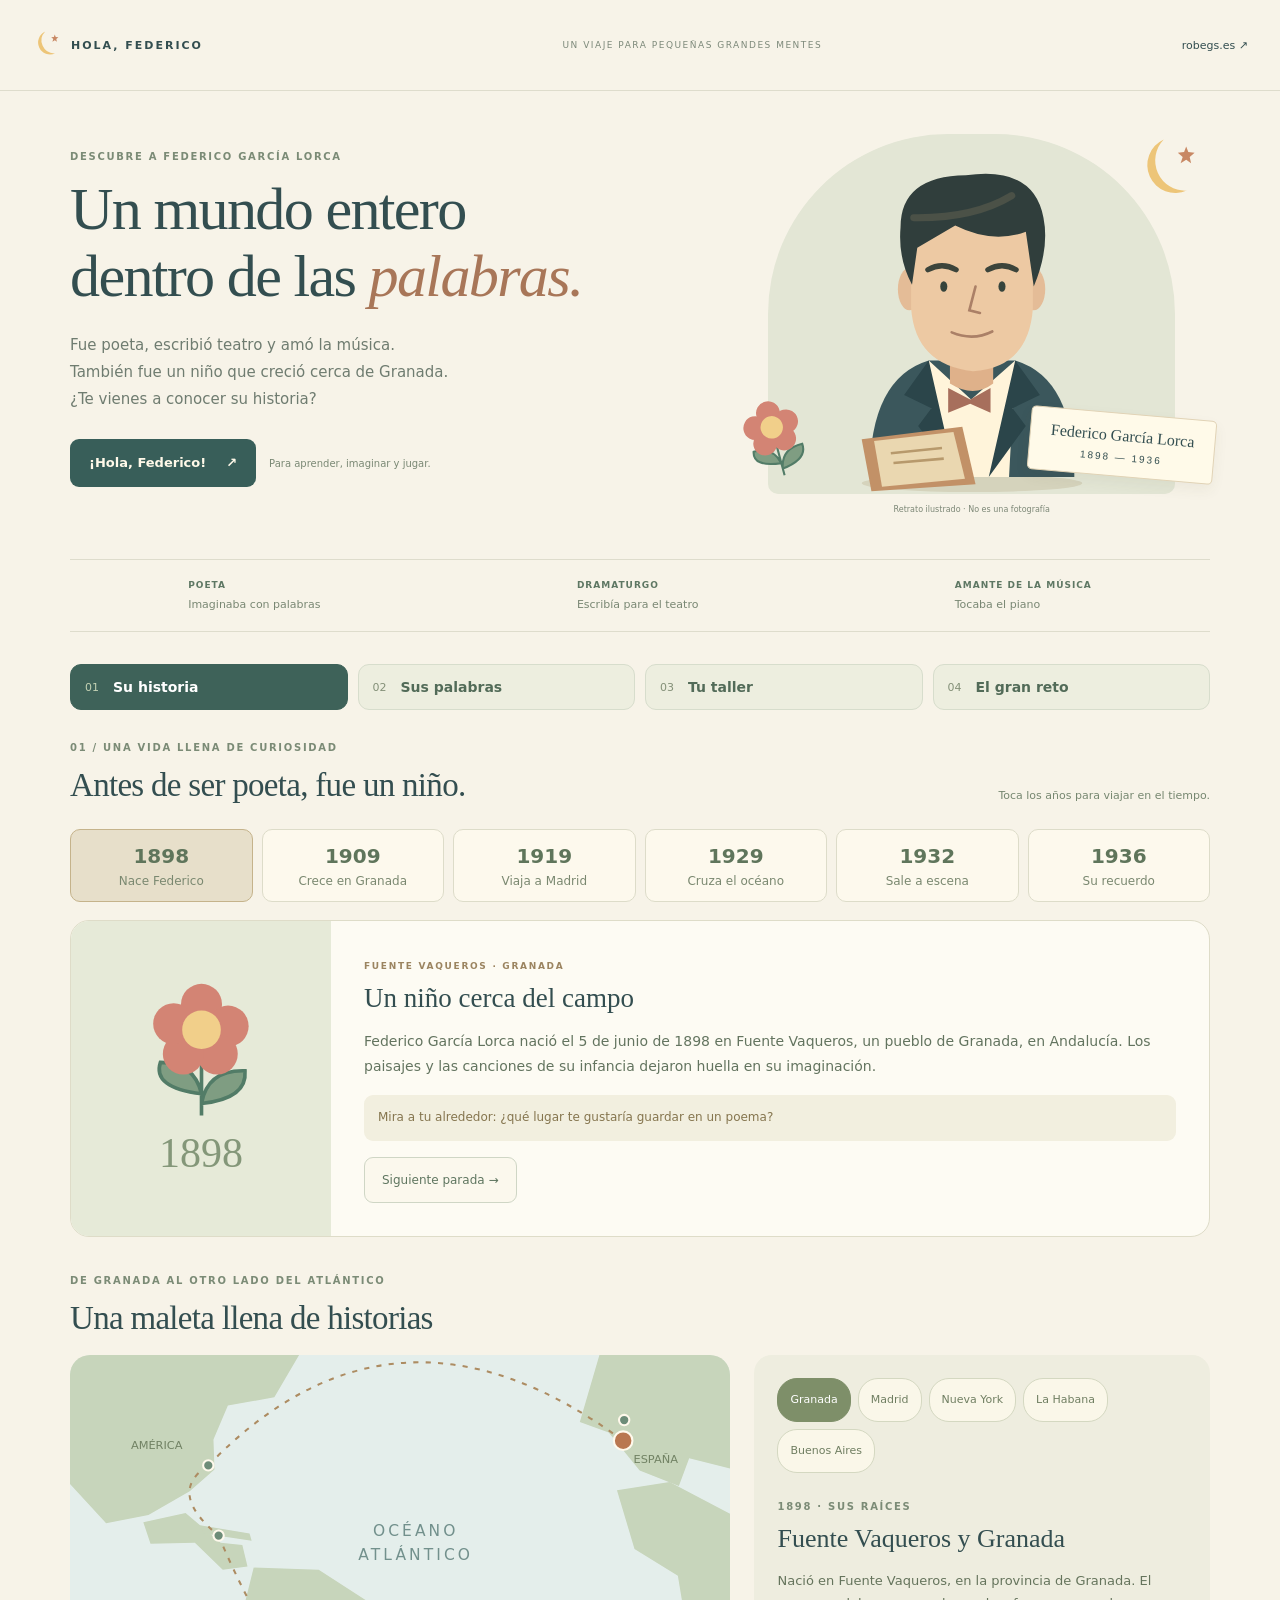
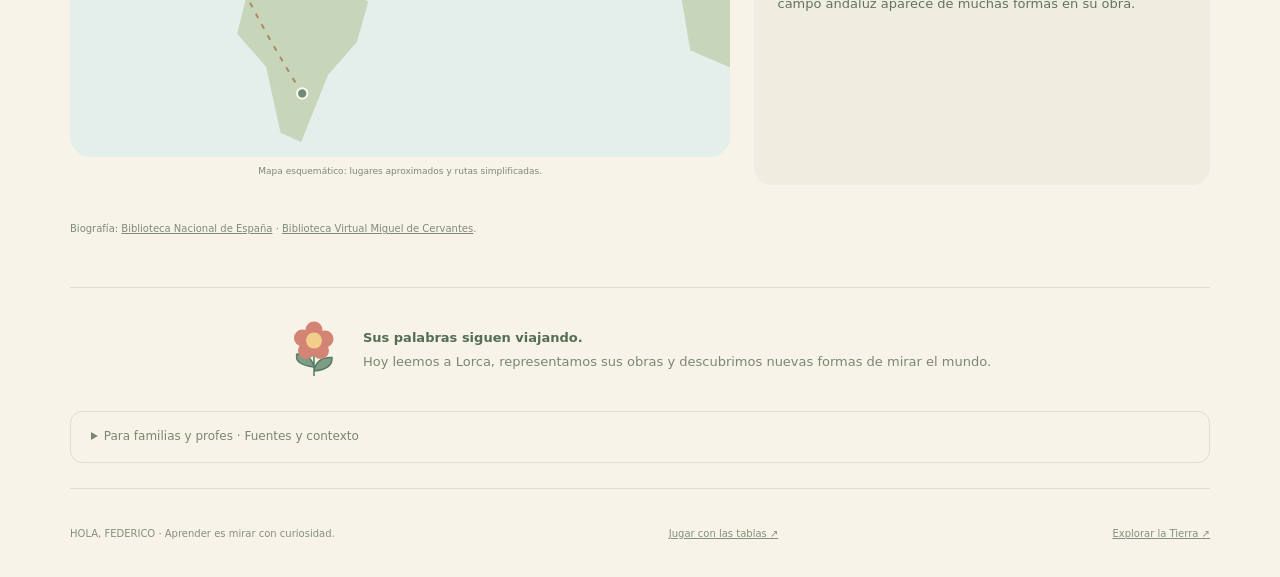
==== lorca/index.html @ 00095d59 "Add child-friendly Lorca biography, poetry workshop and learning activities" ====
<!doctype html><html lang="es"><head><meta charset="utf-8"><meta name="viewport" content="width=device-width,initial-scale=1"><meta name="theme-color" content="#f7f3e8"><title>Hola, Federico · Descubre a García Lorca</title><meta name="description" content="Conoce a Federico García Lorca con una historia interactiva, viajes, poesía y juegos para niños. Aprende, escucha e inventa tus propios versos."><link rel="stylesheet" href="style.css"></head><body>
<header><a class="brand" href="./"><svg aria-hidden="true"><use href="art.svg#moon"/></svg>HOLA, FEDERICO</a><span>UN VIAJE PARA PEQUEÑAS GRANDES MENTES</span><a href="/">robegs.es ↗</a></header><main>
<section class="hero"><div><p class="eyebrow">DESCUBRE A FEDERICO GARCÍA LORCA</p><h1>Un mundo entero<br>dentro de las <em>palabras.</em></h1><p>Fue poeta, escribió teatro y amó la música.<br>También fue un niño que creció cerca de Granada.<br>¿Te vienes a conocer su historia?</p><a class="primary" href="#explore">¡Hola, Federico! <span>↗</span></a><span class="age">Para aprender, imaginar y jugar.</span></div><figure class="hero-art"><div class="arch"></div><svg class="portrait" role="img" aria-label="Retrato ilustrado de Federico García Lorca"><use href="art.svg#portrait"/></svg><svg class="hero-moon" aria-hidden="true"><use href="art.svg#moon"/></svg><svg class="hero-flower" aria-hidden="true"><use href="art.svg#flower"/></svg><span class="name-tag">Federico García Lorca<small>1898 — 1936</small></span><figcaption>Retrato ilustrado · No es una fotografía</figcaption></figure></section>
<div class="identity"><span><b>POETA</b> Imaginaba con palabras</span><span><b>DRAMATURGO</b> Escribía para el teatro</span><span><b>AMANTE DE LA MÚSICA</b> Tocaba el piano</span></div>
<nav id="explore" class="tabs" aria-label="Elige una aventura"><button data-view="story" aria-pressed="true" aria-controls="story">01 <span>Su historia</span></button><button data-view="words" aria-pressed="false" aria-controls="words">02 <span>Sus palabras</span></button><button data-view="create" aria-pressed="false" aria-controls="create">03 <span>Tu taller</span></button><button data-view="quiz" aria-pressed="false" aria-controls="quiz">04 <span>El gran reto</span></button></nav>
<section id="story" class="panel"><div class="section-heading"><div><p class="eyebrow">01 / UNA VIDA LLENA DE CURIOSIDAD</p><h2>Antes de ser poeta, fue un niño.</h2></div><span class="tiny">Toca los años para viajar en el tiempo.</span></div><div id="timeline" class="timeline" role="group" aria-label="Momentos de la vida de Lorca"></div><article class="story-card"><div class="story-picture"><svg id="storyArt" aria-hidden="true"><use href="art.svg#flower"/></svg><span id="storyYear">1898</span></div><div class="story-copy" aria-live="polite"><span id="storyTag" class="eyebrow"></span><h3 id="storyTitle"></h3><p id="storyText"></p><p id="storyThink" class="think"></p><button id="storyNext" class="secondary">Siguiente parada →</button></div></article>
<div class="section-heading map-heading"><div><p class="eyebrow">DE GRANADA AL OTRO LADO DEL ATLÁNTICO</p><h2>Una maleta llena de historias</h2></div></div><div class="travel"><div class="map-wrap"><svg viewBox="0 0 640 390" role="img" aria-label="Mapa esquemático del Atlántico: España, Nueva York, Cuba y Buenos Aires"><rect width="640" height="390" rx="20" fill="#e4eeeb"/><g fill="#c7d5bb"><path d="M0 0H222L198 41 153 49 139 82 140 111 116 132 76 155 35 163 0 125Z"/><path d="m71 162 41-9 34 29 21 2 5 21-24 3-27-26-43 1z"/><path d="m178 206 63 2 48 31-11 39-28 32-26 65-20-9-14-64-28-32z"/><path d="M513 0h127v110l-40-10-10 27-38-15-30-37-28-10z"/><path d="m530 131 51-8 59 31v149l-39-17-12-72-42-26z"/><path d="m126 165 48 8 2 7-47-7z"/></g><text x="335" y="175" text-anchor="middle" fill="#72908c" font-size="15" letter-spacing="3">OCÉANO</text><text x="335" y="199" text-anchor="middle" fill="#72908c" font-size="15" letter-spacing="3">ATLÁNTICO</text><text x="546" y="105" fill="#718264" font-size="11">ESPAÑA</text><text x="59" y="91" fill="#718264" font-size="11">AMÉRICA</text><path d="M536 83Q315-80 134 107M134 107Q93 133 144 175M144 175Q172 243 225 328" stroke="#ad8c62" stroke-width="2" stroke-dasharray="5 7" fill="none"/><g id="mapDots"></g></svg><p>Mapa esquemático: lugares aproximados y rutas simplificadas.</p></div><div class="travel-info"><div id="places" class="place-buttons" role="group" aria-label="Lugares de su vida"></div><div aria-live="polite"><span id="placeDate" class="eyebrow"></span><h3 id="placeTitle"></h3><p id="placeText"></p></div></div></div><p class="source">Biografía: <a href="https://www.bne.es/es/autores/garcia-lorca-federico" target="_blank" rel="noopener">Biblioteca Nacional de España</a> · <a href="https://www.cervantesvirtual.com/portales/federico_garcia_lorca/biografia/" target="_blank" rel="noopener">Biblioteca Virtual Miguel de Cervantes</a>.</p></section>
<section id="words" class="panel" hidden><p class="eyebrow">02 / PALABRAS, ESCENARIOS Y MELODÍAS</p><h2>Federico tenía muchas formas de crear.</h2><p class="intro-text">Un poema puede hacernos imaginar. En el teatro, los personajes cobran vida. Y la música nos hace sentir.</p><div class="arts-tabs" role="group" aria-label="Elige un arte"><button data-art="poetry" aria-pressed="true"><svg aria-hidden="true"><use href="art.svg#book"/></svg>Poesía</button><button data-art="theatre" aria-pressed="false"><svg aria-hidden="true"><use href="art.svg#theatre"/></svg>Teatro</button><button data-art="music" aria-pressed="false"><svg aria-hidden="true"><use href="art.svg#piano"/></svg>Música</button></div>
<div id="poetry" class="art-panel"><article class="poem-card"><div><p class="eyebrow">UN PEQUEÑO FRAGMENTO DE LORCA</p><blockquote>«Mariposa del aire,<br>qué hermosa eres».</blockquote><p>Federico García Lorca · <em>Mariposa</em></p><p class="poem-source">Fragmento del poema conocido como «Mariposa del aire». <a href="https://www.curriculumnacional.cl/sites/default/files/newtenberg/614/articles-228525_recurso_14.pdf" target="_blank" rel="noopener">Leer el poema en el recurso educativo ↗</a></p></div><svg aria-hidden="true"><use href="art.svg#butterfly"/></svg></article><div class="mini-game"><h3>¿Qué está haciendo el poeta?</h3><p>Parece que le habla a la mariposa. ¿Puede un poema hablarle a un animal, a la luna o a una flor?</p><div class="choices" id="poetryChoices"><button data-poetry="yes">¡Sí! Podemos imaginarlo</button><button data-poetry="no">No, está prohibido</button></div><p id="poetryFeedback" class="feedback" role="status"></p></div></div>
<div id="theatre" class="art-panel theatre-panel" hidden><svg aria-hidden="true"><use href="art.svg#theatre"/></svg><div><p class="eyebrow">EL TEATRO VIAJA EN CAMIONETA</p><h3>La Barraca: un escenario para todos</h3><p>Desde 1932, Lorca dirigió con Eduardo Ugarte un grupo de teatro universitario llamado <strong>La Barraca</strong>. Llevaban obras clásicas a distintos pueblos de España.</p><p>Un <strong>dramaturgo</strong> escribe obras de teatro. Un <strong>director</strong> ayuda a los actores a preparar la representación. Federico hizo las dos cosas.</p><button id="curtainButton" class="primary" aria-expanded="false">¡Que se abra el telón!</button><div id="stageActivity" hidden><h4>Tu pequeño escenario</h4><p>Una persona dice «Soy la luna». Otra responde «Yo soy el río, y te veo en el agua». ¿Qué podrían decirse después?</p><small>Este diálogo es un juego inventado para la web; no es una obra de Lorca.</small></div></div></div>
<div id="music" class="art-panel music-panel" hidden><h3>Antes que escritor, ¡pianista!</h3><p>De joven, Federico estudió piano. Le interesaban las canciones populares y fue amigo del compositor Manuel de Falla.</p><p>Toca las teclas para inventar una melodía. El sonido solo empieza cuando tú tocas.</p><div id="piano" class="piano" role="group" aria-label="Piano de cinco notas"></div><p id="pianoStatus" role="status">Prueba: do, mi, sol…</p><small>Este piano es un juego, no una composición de Lorca.</small></div>
<div class="book-heading"><h3>Una pequeña biblioteca</h3><p>Toca una portada para saber qué hay dentro.</p></div><div id="books" class="books"></div><p class="source">Sobre sus obras y su música: <a href="https://www.cervantesvirtual.com/portales/federico_garcia_lorca/biografia/" target="_blank" rel="noopener">Biblioteca Virtual Miguel de Cervantes</a>.</p></section>
<section id="create" class="panel" hidden><p class="eyebrow">03 / AHORA LA IMAGINACIÓN ES TUYA</p><h2>Tu pequeño taller de poesía</h2><p class="intro-text">Elige palabras y crea una imagen imposible. ¡La poesía también es jugar con la imaginación!</p><div class="workshop"><div id="wordChoices"></div><article class="your-poem"><svg aria-hidden="true"><use href="art.svg#moon"/></svg><p class="eyebrow">MI POEMA INVENTADO</p><p id="myPoem" aria-live="polite"></p><small>Creado por ti con este juego.<br>No es un poema de Federico García Lorca.</small><button id="savePoem" class="primary">Guardar mi poema ↓</button><p id="saveStatus" role="status"></p></article></div><div class="rhyme-card"><p class="eyebrow">UN JUEGO DE OÍDO</p><h3>¿Qué palabra rima con <span id="rhymeWord"></span>?</h3><p>Escucha cómo termina cada palabra. No todos los poemas tienen que rimar.</p><div id="rhymeAnswers" class="choices"></div><p id="rhymeFeedback" role="status" class="feedback"></p><button id="nextRhyme" class="secondary" hidden>Otra rima →</button></div></section>
<section id="quiz" class="panel" hidden><div class="quiz-wrap"><div><p class="eyebrow">04 / SEIS DESCUBRIMIENTOS</p><h2>¿Cuánto sabes de Federico?</h2><p>Sin reloj y sin perder puntos.<br>Si te equivocas, tendrás una pista.</p><svg class="quiz-art" aria-hidden="true"><use href="art.svg#book"/></svg><div id="quizDots" class="quiz-dots" aria-label="Progreso del reto"></div></div><article class="quiz-card"><span id="quizCount" class="eyebrow"></span><h3 id="quizQuestion"></h3><div id="quizAnswers" class="choices"></div><p id="quizFeedback" class="feedback" role="status"></p><button id="quizNext" class="primary" hidden>Siguiente pregunta →</button></article></div></section>
<section class="closing"><svg aria-hidden="true"><use href="art.svg#flower"/></svg><p><strong>Sus palabras siguen viajando.</strong><br>Hoy leemos a Lorca, representamos sus obras y descubrimos nuevas formas de mirar el mundo.</p></section><details class="grownups"><summary>Para familias y profes · Fuentes y contexto</summary><p>Recorrido pensado para niños a partir de unos 8 años. La muerte de Lorca se explica sin detalles gráficos. Las actividades creativas son originales de esta web y se identifican como tales.</p><p>Para ampliar: <a href="https://www.bne.es/es/autores/garcia-lorca-federico">Biblioteca Nacional de España</a>, <a href="https://www.cervantesvirtual.com/portales/federico_garcia_lorca/biografia/">Biblioteca Virtual Miguel de Cervantes</a>, <a href="https://garcia-lorca.org/1933-1936_biografia/">Fundación Federico García Lorca</a> y <a href="https://cvc.cervantes.es/Literatura/lorca_america/introduccion.htm">Centro Virtual Cervantes: viajes por América</a>.</p><p>No se piden nombres ni se envían poemas a un servidor. «Guardar mi poema» descarga un archivo en tu dispositivo.</p></details></main><footer><span>HOLA, FEDERICO · Aprender es mirar con curiosidad.</span><a href="/multiplicar/">Jugar con las tablas ↗</a><a href="/tierra/">Explorar la Tierra ↗</a></footer><noscript>Activa JavaScript para explorar las actividades interactivas.</noscript><script type="module" src="app.js"></script></body></html>
---- lorca/style.css ----
:root{font-family:'Trebuchet MS',system-ui,sans-serif;color:#334e50;background:#f7f3e8;--green:#385e59;--rust:#ad7257;--line:#dedccc}*{box-sizing:border-box}body{margin:0}button,select{font:inherit}button,a,summary{touch-action:manipulation;-webkit-tap-highlight-color:transparent}button{cursor:pointer;min-height:46px}button:focus-visible,a:focus-visible,summary:focus-visible{outline:3px solid #c58a55;outline-offset:4px}a{color:inherit}button:disabled{cursor:default}[hidden]{display:none!important}header{max-width:1320px;margin:auto;display:flex;justify-content:space-between;align-items:center;gap:15px;padding:23px 32px;border-bottom:1px solid var(--line);font-size:11px}header a{text-decoration:none;min-height:44px;display:flex;align-items:center}.brand{font-weight:bold;letter-spacing:2px;gap:9px}.brand svg{width:30px;height:32px}header>span{font-size:9px;letter-spacing:1.5px;color:#7d897a}main{max-width:1200px;margin:auto;padding:0 30px}.hero{display:grid;grid-template-columns:1.35fr 1fr;gap:20px;align-items:center;padding:38px 0 30px}.eyebrow{font-size:10px;letter-spacing:1.7px;font-weight:bold;color:#7b8b76;margin:0 0 14px}h1{font-family:Georgia,serif;font-size:clamp(40px,4.7vw,64px);font-weight:normal;line-height:1.1;letter-spacing:-1.7px;margin:0 0 23px}h1 em{color:#a87658;font-style:italic}.hero p:not(.eyebrow){font-size:15px;color:#6f7c70;line-height:1.8;margin:0 0 26px}.primary{display:inline-flex;align-items:center;justify-content:center;gap:20px;min-height:48px;border:0;background:var(--green);color:#fff9e9;border-radius:9px;padding:13px 19px;font-size:13px;font-weight:bold;text-decoration:none}.primary:hover{background:#284c49}.secondary{background:#fbf8ed;border:1px solid #cfd6c5;border-radius:9px;color:#5f7660;padding:10px 17px;font-size:12px}.age{font-size:10px;color:#7a8874;margin-left:13px;display:inline-block}.hero-art{position:relative;height:380px;margin:0;display:flex;justify-content:center;align-items:end}.arch{position:absolute;inset:5px 35px 15px;background:#e3e6d5;border-radius:180px 180px 10px 10px}.portrait{position:relative;width:300px;height:355px;z-index:1}.hero-moon{position:absolute;right:7px;top:7px;width:70px;height:70px}.hero-flower{position:absolute;left:7px;bottom:22px;width:70px;height:95px;z-index:2;transform:rotate(-15deg)}.name-tag{position:absolute;z-index:2;bottom:32px;right:-5px;background:#fffae9;border:1px solid #e1d3b6;padding:13px 20px;border-radius:5px;transform:rotate(5deg);font-family:Georgia,serif;font-size:16px;box-shadow:0 6px 14px #48502c10}.name-tag small{display:block;text-align:center;font:10px 'Trebuchet MS',sans-serif;letter-spacing:2px;margin-top:7px}.hero-art figcaption{position:absolute;bottom:-5px;font-size:8px;color:#7c8776}.identity{display:flex;border-top:1px solid var(--line);border-bottom:1px solid var(--line);padding:20px 0;gap:20px;justify-content:space-around;margin:20px 0 32px}.identity span{font-size:11px;color:#798773}.identity b{font-size:9px;letter-spacing:1px;display:block;color:#5e7763;margin-bottom:8px}.tabs{display:grid;grid-template-columns:repeat(4,1fr);gap:10px;margin:0 0 32px;scroll-margin-top:15px}.tabs button{background:#edeedf;border:1px solid #d7ddcc;color:#849078;border-radius:11px;padding:14px;font-size:11px;display:flex;gap:14px;align-items:center}.tabs button span{font-size:14px;font-weight:bold;color:#526b58}.tabs button[aria-pressed=true]{background:#3e6259;border-color:#3e6259;color:#c4d2b4}.tabs button[aria-pressed=true] span{color:white}h2{font-family:Georgia,serif;font-weight:normal;font-size:33px;letter-spacing:-.7px;margin:0 0 15px}h3{font-family:Georgia,serif;font-size:27px;font-weight:normal;margin:10px 0 15px}.section-heading{display:flex;align-items:end;justify-content:space-between;gap:25px;margin-bottom:18px}.section-heading h2{margin:0}.tiny{font-size:11px;color:#768770;line-height:1.5}.timeline{display:grid;grid-template-columns:repeat(6,1fr);gap:9px;margin:25px 0 18px}.timeline button{background:#fdf9ed;border:1px solid #dddcc9;border-radius:10px;padding:13px 9px;color:#7a8870;font-size:12px;min-height:73px}.timeline button strong{display:block;font-size:20px;color:#5f755b;margin-bottom:6px}.timeline button[aria-pressed=true]{background:#e7dfca;border-color:#c5b38b}.story-card{display:grid;grid-template-columns:260px 1fr;border:1px solid #dedcc8;border-radius:19px;overflow:hidden;background:#fdfbf3;min-height:300px}.story-picture{background:#e6ead8;display:flex;align-items:center;justify-content:center;flex-direction:column;gap:5px;padding:25px}.story-picture>svg{width:125px;height:145px}.story-picture>span{font-family:Georgia,serif;font-size:42px;color:#849779}.story-copy{padding:33px}.story-copy p{font-size:14px;line-height:1.8;color:#63745f;margin:0 0 16px}.story-copy .eyebrow{color:#9b8460;font-size:9px}.story-copy .think{font-size:12px;background:#f2efdf;border-radius:9px;padding:12px 14px;color:#85754e}.map-heading{margin-top:38px}.travel{display:grid;grid-template-columns:1.45fr 1fr;gap:24px}.map-wrap svg{width:100%;display:block;border-radius:20px}.map-wrap>p{font-size:9px;color:#7c8b78;text-align:center}.travel-info{background:#eeeddf;border-radius:18px;padding:23px}.place-buttons{display:flex;gap:7px;flex-wrap:wrap;margin-bottom:22px}.place-buttons button{min-height:44px;padding:9px 12px;font-size:11px;background:#faf7e9;border:1px solid #d4d8c1;border-radius:20px;color:#6f7e61}.place-buttons button[aria-pressed=true]{background:#7e8f69;color:white;border-color:#7e8f69}.travel-info h3{font-size:26px}.travel-info p{font-size:13px;line-height:1.8;color:#65745c}.source{font-size:10px;line-height:1.8;color:#7f8b78;margin:23px 0}.source a{display:inline-block;min-height:44px;padding-top:12px}.intro-text{max-width:730px;font-size:15px;line-height:1.8;color:#6e7d6a}.arts-tabs{display:flex;gap:13px;margin:25px 0}.arts-tabs button{flex:1;display:flex;align-items:center;justify-content:center;gap:16px;background:#edeedf;border:1px solid #d7dccb;border-radius:13px;min-height:85px;color:#647963;font-size:17px}.arts-tabs svg{width:60px;height:55px}.arts-tabs button[aria-pressed=true]{background:#e7dfca;border-color:#b7aa80}.art-panel{background:#fffcf2;border:1px solid #dfddc9;padding:28px;border-radius:18px}.poem-card{display:flex;justify-content:space-between;gap:25px;align-items:center}.poem-card blockquote{font-family:Georgia,serif;font-size:34px;line-height:1.55;font-style:italic;color:#946c4d;margin:20px 0}.poem-card>svg{width:170px;height:160px;flex-shrink:0;transform:rotate(-12deg)}.poem-card p{font-size:12px;line-height:1.7;color:#7e866e}.poem-card .poem-source{font-size:10px;max-width:500px}.mini-game{border-top:1px solid #e3e0ca;padding-top:10px;margin-top:18px}.mini-game p{font-size:14px;line-height:1.7}.choices{display:flex;gap:12px;flex-wrap:wrap;margin:18px 0}.choices button{border:1px solid #d3d9c5;background:#f3f5e9;border-radius:10px;padding:13px 18px;color:#5b755d;font-size:14px;min-height:50px}.choices button.correct{background:#dceccd;border-color:#86a56a}.choices button.wrong{background:#fae8dc;border-color:#d3aa8c}.feedback{min-height:28px;font-size:14px;line-height:1.7;color:#6d7e56}.theatre-panel{display:grid;grid-template-columns:200px 1fr;gap:25px;align-items:center}.theatre-panel>svg{width:100%;height:200px}.theatre-panel p,.music-panel p{font-size:14px;line-height:1.8;color:#66765f}#stageActivity{padding:16px;margin-top:20px;border-left:3px solid #bb8870;background:#f5ecda}#stageActivity h4{margin:0 0 10px}#stageActivity small,.music-panel small{font-size:11px;color:#7b7d68}.piano{display:flex;gap:6px;background:#355257;border-radius:12px;padding:15px;margin:20px 0;max-width:600px}.piano button{flex:1;min-height:130px;background:#fff9e7;border:0;border-radius:5px;color:#79826c;font-size:17px;display:flex;align-items:end;justify-content:center;padding:20px 4px;box-shadow:0 5px 0 #d9ccae}.piano button.playing{background:#e9c787;transform:translateY(3px);box-shadow:0 2px 0 #b1976a}.book-heading{margin-top:30px}.book-heading p{font-size:13px;color:#7a886f}.books{display:grid;grid-template-columns:repeat(3,1fr);gap:16px}.book{padding:22px;background:#e4ead7;border:1px solid #d0d7bf;border-radius:5px 15px 15px 5px;border-left:8px solid #92a57f;text-align:left;color:#556c4f;min-height:185px;display:flex;flex-direction:column;align-items:start;gap:14px}.book:nth-child(2){background:#e3eceb;border-left-color:#7b9d9c;color:#4e7476}.book:nth-child(3){background:#f1e0cd;border-left-color:#b18967;color:#8c6b4f}.book strong{font-family:Georgia,serif;font-size:24px;font-weight:normal}.book small{font-size:9px;letter-spacing:1px}.book .book-description{font-size:13px;line-height:1.7}.book .book-action{font-size:11px;margin-top:auto}.workshop{display:grid;grid-template-columns:1.1fr 1fr;gap:24px;margin:26px 0}#wordChoices{padding:24px;border:1px solid #dedcca;border-radius:18px;background:#fffcf1}.word-group{border:0;padding:0;margin:0 0 20px}.word-group:last-child{margin:0}.word-group legend{font-size:13px;font-weight:bold;margin-bottom:12px;color:#6f7e60}.word-options{display:flex;gap:8px;flex-wrap:wrap}.word-options button{border-radius:20px;border:1px solid #d3d8bf;background:#f1f1e2;color:#6c7b5e;padding:10px 17px;font-size:13px}.word-options button[aria-pressed=true]{background:#778a60;border-color:#778a60;color:white}.your-poem{position:relative;background:#f1e6cf;border:1px solid #e4d6b4;border-radius:18px;padding:30px;display:flex;flex-direction:column;align-items:start}.your-poem>svg{width:50px;height:50px;align-self:end}.your-poem .eyebrow{color:#9c815b}#myPoem{font-family:Georgia,serif;font-size:29px;line-height:1.6;white-space:pre-line;color:#886d4b;margin:10px 0 20px}.your-poem small{font-size:11px;line-height:1.7;color:#8f7d5c}.your-poem button{margin-top:20px}.your-poem #saveStatus{font-size:12px;line-height:1.7;margin-bottom:0}.rhyme-card{border:1px solid #d9dfcc;background:#eef0e3;border-radius:18px;padding:25px}.rhyme-card>p:not(.eyebrow){font-size:14px;line-height:1.7}.rhyme-card h3 span{color:#a57b51}.quiz-wrap{display:grid;grid-template-columns:1fr 1.4fr;gap:35px;padding:15px 0}.quiz-wrap>div>p:not(.eyebrow){font-size:15px;line-height:1.8;color:#76876c}.quiz-art{width:150px;height:130px;margin:16px 0}.quiz-card{background:#fffaf0;border:1px solid #dedbc7;border-radius:20px;padding:30px;min-height:340px}.quiz-card .choices{flex-direction:column}.quiz-card .choices button{text-align:left}.quiz-dots{display:flex;gap:9px}.quiz-dots span{width:27px;height:27px;border:1px solid #cbd7ba;border-radius:50%;background:#e8eddd;color:#728366;font-size:12px;display:grid;place-items:center}.quiz-dots span.done{background:#799466;color:white}.closing{display:flex;align-items:center;justify-content:center;gap:24px;border-top:1px solid var(--line);margin-top:35px;padding:25px 0}.closing svg{width:50px;height:65px;flex-shrink:0}.closing p{font-size:13px;line-height:1.8;color:#7a886f}.closing strong{color:#536e53}.grownups{border:1px solid #dedfcb;border-radius:12px;padding:0 20px;margin-bottom:25px;color:#7c866e;font-size:12px}.grownups summary{padding:17px 0;min-height:50px;cursor:pointer}.grownups p{line-height:1.8}footer{max-width:1140px;margin:auto;padding:22px 0;border-top:1px solid var(--line);display:flex;justify-content:space-between;gap:18px;color:#849079;font-size:10px}footer a{display:flex;align-items:center;min-height:44px}footer>span{align-self:center}@media(max-width:1050px){h1{font-size:47px}.hero-art{height:340px}.portrait{width:260px;height:315px}.name-tag{right:-8px;padding:11px;font-size:13px}.age{display:block;margin:12px 0 0}.travel{grid-template-columns:1.15fr 1fr}.story-card{grid-template-columns:200px 1fr}.story-copy{padding:25px}.timeline button{font-size:10px}.tabs button{gap:8px;padding:12px}.tabs button span{font-size:13px}.book{padding:18px}.book strong{font-size:22px}}@media(max-width:700px){header{padding:15px 18px}header>span{display:none}.brand{font-size:10px;letter-spacing:1.3px}main{padding:0 18px}.hero{grid-template-columns:1fr;padding:30px 0 20px}.hero h1{font-size:44px}.hero p:not(.eyebrow){font-size:14px}.hero .eyebrow{font-size:8px}.hero-art{width:300px;max-width:100%;margin:0 auto;height:330px}.portrait{height:305px;width:250px}.arch{inset:0 30px 12px}.hero-moon{width:60px;height:60px}.hero-flower{width:55px;height:75px}.identity{gap:13px;padding:17px 0;margin-top:15px}.identity span{flex:1;font-size:9px;line-height:1.5}.identity b{font-size:8px;letter-spacing:.4px;line-height:1.5}.tabs{gap:6px;margin-bottom:26px}.tabs button{flex-direction:column;gap:5px;padding:10px 4px;min-height:65px;font-size:9px}.tabs button span{font-size:11px}.section-heading{display:block}.tiny{display:block;margin-top:12px}h2{font-size:28px}.timeline{grid-template-columns:repeat(3,1fr);gap:7px;margin-top:20px}.timeline button{font-size:10px;min-height:65px}.timeline button strong{font-size:20px}.story-card{grid-template-columns:1fr}.story-picture{flex-direction:row;gap:20px;padding:18px}.story-picture>svg{width:65px;height:80px}.story-picture>span{font-size:38px}.story-copy{padding:23px}.story-copy h3{font-size:27px}.story-copy p{font-size:14px}.travel{grid-template-columns:1fr;gap:12px}.map-heading{margin-top:30px}.travel-info{padding:20px}.travel-info h3{font-size:25px}.place-buttons{gap:6px;margin-bottom:18px}.place-buttons button{font-size:11px;padding:9px 10px}.intro-text{font-size:14px}.arts-tabs{gap:8px}.arts-tabs button{flex-direction:column;gap:5px;font-size:14px;padding:12px}.arts-tabs svg{width:45px;height:40px}.art-panel{padding:21px}.poem-card{gap:10px}.poem-card blockquote{font-size:24px}.poem-card>svg{width:65px;height:80px}.poem-card .eyebrow{font-size:8px}.choices{gap:8px}.choices button{font-size:13px;padding:12px}.theatre-panel{grid-template-columns:1fr;gap:5px}.theatre-panel>svg{height:130px}.piano{padding:10px;gap:5px}.piano button{min-height:110px;font-size:14px}.books{grid-template-columns:1fr;gap:12px}.book{min-height:140px}.book strong{font-size:24px}.workshop{grid-template-columns:1fr;gap:17px}.your-poem{padding:25px}#myPoem{font-size:30px}.word-options button{font-size:12px;padding:10px 14px}.quiz-wrap{grid-template-columns:1fr;gap:16px}.quiz-art{display:none}.quiz-card{padding:24px}.quiz-dots{margin-top:15px}.quiz-wrap>div>p:not(.eyebrow){font-size:14px}.closing{gap:17px}.closing p{font-size:12px}footer{margin:0 18px;flex-wrap:wrap;font-size:9px;padding:20px 0;gap:12px}footer>span{width:100%}}@media(prefers-reduced-motion:reduce){*{scroll-behavior:auto!important;transition:none!important}}
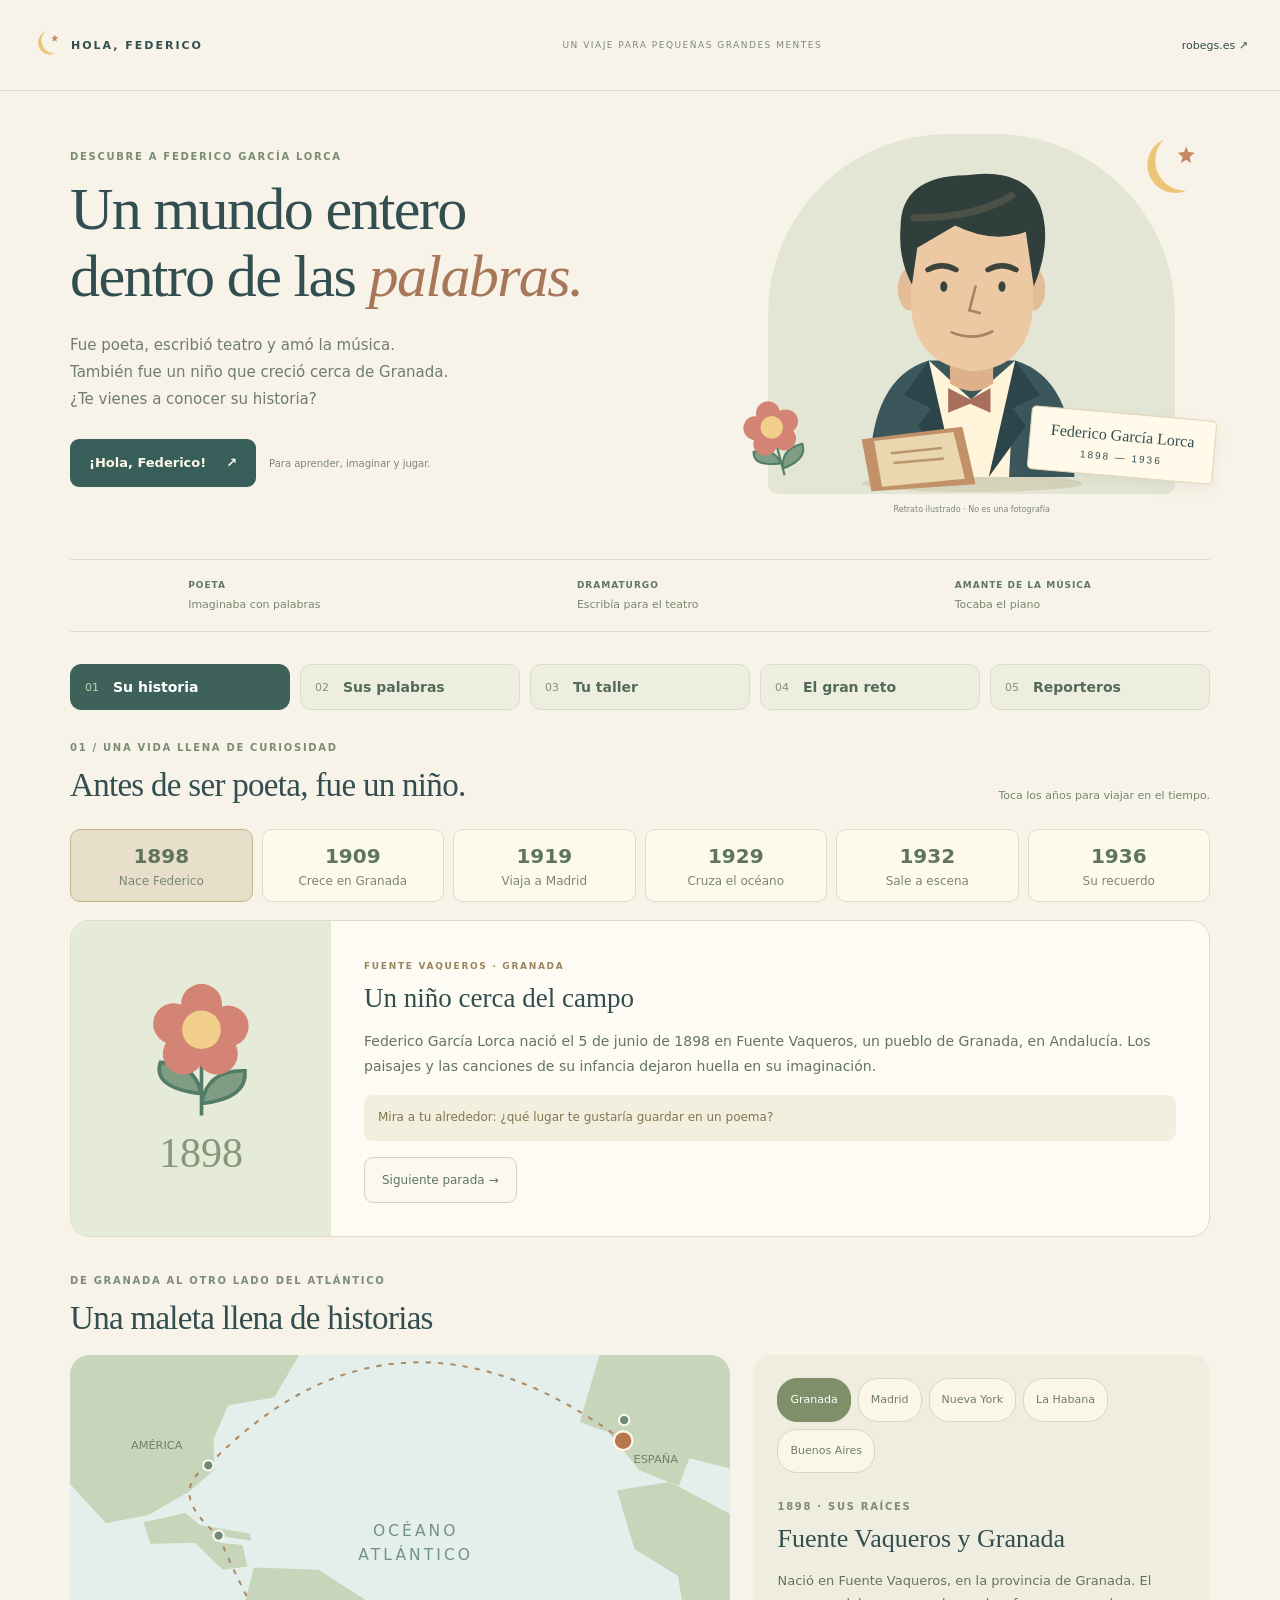
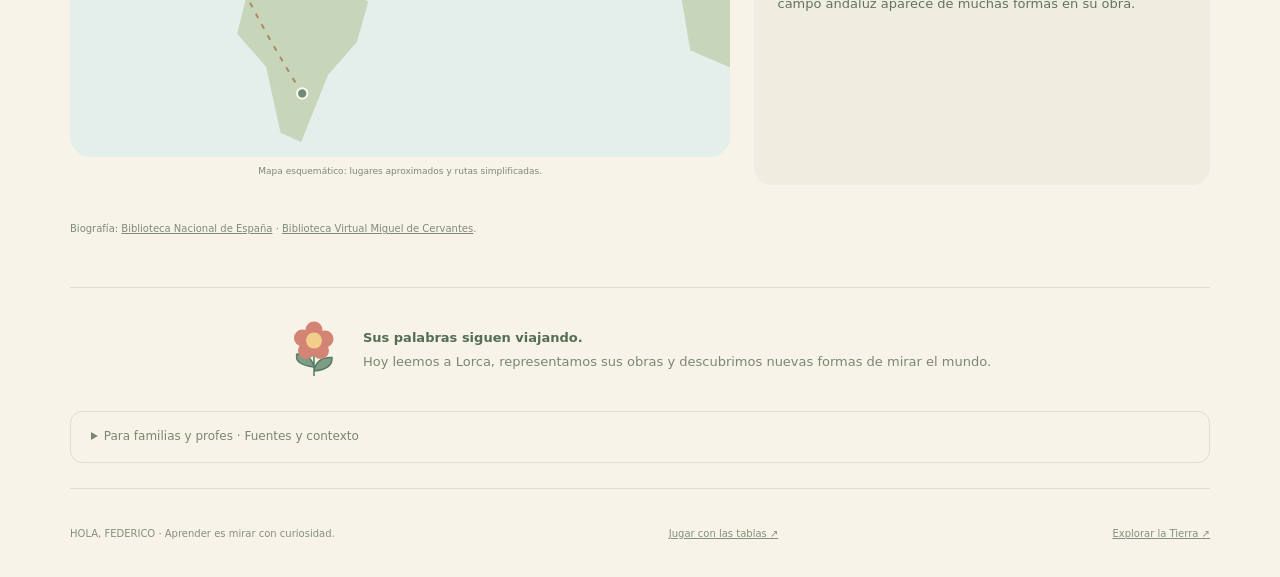
==== commit dd3963f4: "Add interactive Lorca research notebook with clues and printable answers" ====
--- a/lorca/index.html
+++ b/lorca/index.html
@@ -2,7 +2,7 @@
 <header><a class="brand" href="./"><svg aria-hidden="true"><use href="art.svg#moon"/></svg>HOLA, FEDERICO</a><span>UN VIAJE PARA PEQUEÑAS GRANDES MENTES</span><a href="/">robegs.es ↗</a></header><main>
 <section class="hero"><div><p class="eyebrow">DESCUBRE A FEDERICO GARCÍA LORCA</p><h1>Un mundo entero<br>dentro de las <em>palabras.</em></h1><p>Fue poeta, escribió teatro y amó la música.<br>También fue un niño que creció cerca de Granada.<br>¿Te vienes a conocer su historia?</p><a class="primary" href="#explore">¡Hola, Federico! <span>↗</span></a><span class="age">Para aprender, imaginar y jugar.</span></div><figure class="hero-art"><div class="arch"></div><svg class="portrait" role="img" aria-label="Retrato ilustrado de Federico García Lorca"><use href="art.svg#portrait"/></svg><svg class="hero-moon" aria-hidden="true"><use href="art.svg#moon"/></svg><svg class="hero-flower" aria-hidden="true"><use href="art.svg#flower"/></svg><span class="name-tag">Federico García Lorca<small>1898 — 1936</small></span><figcaption>Retrato ilustrado · No es una fotografía</figcaption></figure></section>
 <div class="identity"><span><b>POETA</b> Imaginaba con palabras</span><span><b>DRAMATURGO</b> Escribía para el teatro</span><span><b>AMANTE DE LA MÚSICA</b> Tocaba el piano</span></div>
-<nav id="explore" class="tabs" aria-label="Elige una aventura"><button data-view="story" aria-pressed="true" aria-controls="story">01 <span>Su historia</span></button><button data-view="words" aria-pressed="false" aria-controls="words">02 <span>Sus palabras</span></button><button data-view="create" aria-pressed="false" aria-controls="create">03 <span>Tu taller</span></button><button data-view="quiz" aria-pressed="false" aria-controls="quiz">04 <span>El gran reto</span></button></nav>
+<nav id="explore" class="tabs" aria-label="Elige una aventura"><button data-view="story" aria-pressed="true" aria-controls="story">01 <span>Su historia</span></button><button data-view="words" aria-pressed="false" aria-controls="words">02 <span>Sus palabras</span></button><button data-view="create" aria-pressed="false" aria-controls="create">03 <span>Tu taller</span></button><button data-view="quiz" aria-pressed="false" aria-controls="quiz">04 <span>El gran reto</span></button><button data-view="notebook" aria-pressed="false" aria-controls="notebook">05 <span>Reporteros</span></button></nav>
 <section id="story" class="panel"><div class="section-heading"><div><p class="eyebrow">01 / UNA VIDA LLENA DE CURIOSIDAD</p><h2>Antes de ser poeta, fue un niño.</h2></div><span class="tiny">Toca los años para viajar en el tiempo.</span></div><div id="timeline" class="timeline" role="group" aria-label="Momentos de la vida de Lorca"></div><article class="story-card"><div class="story-picture"><svg id="storyArt" aria-hidden="true"><use href="art.svg#flower"/></svg><span id="storyYear">1898</span></div><div class="story-copy" aria-live="polite"><span id="storyTag" class="eyebrow"></span><h3 id="storyTitle"></h3><p id="storyText"></p><p id="storyThink" class="think"></p><button id="storyNext" class="secondary">Siguiente parada →</button></div></article>
 <div class="section-heading map-heading"><div><p class="eyebrow">DE GRANADA AL OTRO LADO DEL ATLÁNTICO</p><h2>Una maleta llena de historias</h2></div></div><div class="travel"><div class="map-wrap"><svg viewBox="0 0 640 390" role="img" aria-label="Mapa esquemático del Atlántico: España, Nueva York, Cuba y Buenos Aires"><rect width="640" height="390" rx="20" fill="#e4eeeb"/><g fill="#c7d5bb"><path d="M0 0H222L198 41 153 49 139 82 140 111 116 132 76 155 35 163 0 125Z"/><path d="m71 162 41-9 34 29 21 2 5 21-24 3-27-26-43 1z"/><path d="m178 206 63 2 48 31-11 39-28 32-26 65-20-9-14-64-28-32z"/><path d="M513 0h127v110l-40-10-10 27-38-15-30-37-28-10z"/><path d="m530 131 51-8 59 31v149l-39-17-12-72-42-26z"/><path d="m126 165 48 8 2 7-47-7z"/></g><text x="335" y="175" text-anchor="middle" fill="#72908c" font-size="15" letter-spacing="3">OCÉANO</text><text x="335" y="199" text-anchor="middle" fill="#72908c" font-size="15" letter-spacing="3">ATLÁNTICO</text><text x="546" y="105" fill="#718264" font-size="11">ESPAÑA</text><text x="59" y="91" fill="#718264" font-size="11">AMÉRICA</text><path d="M536 83Q315-80 134 107M134 107Q93 133 144 175M144 175Q172 243 225 328" stroke="#ad8c62" stroke-width="2" stroke-dasharray="5 7" fill="none"/><g id="mapDots"></g></svg><p>Mapa esquemático: lugares aproximados y rutas simplificadas.</p></div><div class="travel-info"><div id="places" class="place-buttons" role="group" aria-label="Lugares de su vida"></div><div aria-live="polite"><span id="placeDate" class="eyebrow"></span><h3 id="placeTitle"></h3><p id="placeText"></p></div></div></div><p class="source">Biografía: <a href="https://www.bne.es/es/autores/garcia-lorca-federico" target="_blank" rel="noopener">Biblioteca Nacional de España</a> · <a href="https://www.cervantesvirtual.com/portales/federico_garcia_lorca/biografia/" target="_blank" rel="noopener">Biblioteca Virtual Miguel de Cervantes</a>.</p></section>
 <section id="words" class="panel" hidden><p class="eyebrow">02 / PALABRAS, ESCENARIOS Y MELODÍAS</p><h2>Federico tenía muchas formas de crear.</h2><p class="intro-text">Un poema puede hacernos imaginar. En el teatro, los personajes cobran vida. Y la música nos hace sentir.</p><div class="arts-tabs" role="group" aria-label="Elige un arte"><button data-art="poetry" aria-pressed="true"><svg aria-hidden="true"><use href="art.svg#book"/></svg>Poesía</button><button data-art="theatre" aria-pressed="false"><svg aria-hidden="true"><use href="art.svg#theatre"/></svg>Teatro</button><button data-art="music" aria-pressed="false"><svg aria-hidden="true"><use href="art.svg#piano"/></svg>Música</button></div>
@@ -12,4 +12,4 @@
 <div class="book-heading"><h3>Una pequeña biblioteca</h3><p>Toca una portada para saber qué hay dentro.</p></div><div id="books" class="books"></div><p class="source">Sobre sus obras y su música: <a href="https://www.cervantesvirtual.com/portales/federico_garcia_lorca/biografia/" target="_blank" rel="noopener">Biblioteca Virtual Miguel de Cervantes</a>.</p></section>
 <section id="create" class="panel" hidden><p class="eyebrow">03 / AHORA LA IMAGINACIÓN ES TUYA</p><h2>Tu pequeño taller de poesía</h2><p class="intro-text">Elige palabras y crea una imagen imposible. ¡La poesía también es jugar con la imaginación!</p><div class="workshop"><div id="wordChoices"></div><article class="your-poem"><svg aria-hidden="true"><use href="art.svg#moon"/></svg><p class="eyebrow">MI POEMA INVENTADO</p><p id="myPoem" aria-live="polite"></p><small>Creado por ti con este juego.<br>No es un poema de Federico García Lorca.</small><button id="savePoem" class="primary">Guardar mi poema ↓</button><p id="saveStatus" role="status"></p></article></div><div class="rhyme-card"><p class="eyebrow">UN JUEGO DE OÍDO</p><h3>¿Qué palabra rima con <span id="rhymeWord"></span>?</h3><p>Escucha cómo termina cada palabra. No todos los poemas tienen que rimar.</p><div id="rhymeAnswers" class="choices"></div><p id="rhymeFeedback" role="status" class="feedback"></p><button id="nextRhyme" class="secondary" hidden>Otra rima →</button></div></section>
 <section id="quiz" class="panel" hidden><div class="quiz-wrap"><div><p class="eyebrow">04 / SEIS DESCUBRIMIENTOS</p><h2>¿Cuánto sabes de Federico?</h2><p>Sin reloj y sin perder puntos.<br>Si te equivocas, tendrás una pista.</p><svg class="quiz-art" aria-hidden="true"><use href="art.svg#book"/></svg><div id="quizDots" class="quiz-dots" aria-label="Progreso del reto"></div></div><article class="quiz-card"><span id="quizCount" class="eyebrow"></span><h3 id="quizQuestion"></h3><div id="quizAnswers" class="choices"></div><p id="quizFeedback" class="feedback" role="status"></p><button id="quizNext" class="primary" hidden>Siguiente pregunta →</button></article></div></section>
-<section class="closing"><svg aria-hidden="true"><use href="art.svg#flower"/></svg><p><strong>Sus palabras siguen viajando.</strong><br>Hoy leemos a Lorca, representamos sus obras y descubrimos nuevas formas de mirar el mundo.</p></section><details class="grownups"><summary>Para familias y profes · Fuentes y contexto</summary><p>Recorrido pensado para niños a partir de unos 8 años. La muerte de Lorca se explica sin detalles gráficos. Las actividades creativas son originales de esta web y se identifican como tales.</p><p>Para ampliar: <a href="https://www.bne.es/es/autores/garcia-lorca-federico">Biblioteca Nacional de España</a>, <a href="https://www.cervantesvirtual.com/portales/federico_garcia_lorca/biografia/">Biblioteca Virtual Miguel de Cervantes</a>, <a href="https://garcia-lorca.org/1933-1936_biografia/">Fundación Federico García Lorca</a> y <a href="https://cvc.cervantes.es/Literatura/lorca_america/introduccion.htm">Centro Virtual Cervantes: viajes por América</a>.</p><p>No se piden nombres ni se envían poemas a un servidor. «Guardar mi poema» descarga un archivo en tu dispositivo.</p></details></main><footer><span>HOLA, FEDERICO · Aprender es mirar con curiosidad.</span><a href="/multiplicar/">Jugar con las tablas ↗</a><a href="/tierra/">Explorar la Tierra ↗</a></footer><noscript>Activa JavaScript para explorar las actividades interactivas.</noscript><script type="module" src="app.js"></script></body></html>
+<section id="notebook" class="panel" hidden><p class="eyebrow">05 / MI CUADERNO DE INVESTIGACIÓN</p><h2>¡Reporteros de la poesía!</h2><p class="intro-text">Investigamos a Federico García Lorca. Toca las pistas, explora y cuenta lo que descubras con tus palabras. Puedes volver a las otras aventuras cuando quieras.</p><div class="research-toolbar"><button class="primary" id="printResearch">Imprimir mi cuaderno</button><button class="secondary" id="downloadResearch">Guardar mis respuestas ↓</button></div><p class="research-note">Nombre y curso son opcionales. Tus respuestas se guardan solo en este navegador, en este dispositivo. No se envían a un servidor. En un iPad compartido, puedes borrarlas al terminar.</p><p id="researchStatus" role="status">Tu cuaderno está listo.</p><form id="researchForm"><div class="research-identity"><label class="research-field" for="research-name"><span>Nombre (opcional)</span><input id="research-name" name="name" maxlength="200" autocomplete="off"><span class="print-answer" data-answer="name"></span></label><label class="research-field" for="research-class"><span>Curso (opcional)</span><input id="research-class" name="class" maxlength="200" autocomplete="off"><span class="print-answer" data-answer="class"></span></label></div><article class="research-card"><h3><span class="research-number">1</span> ¿Quién fue?</h3><details class="research-help"><summary>🔎 Abre tu pista de investigación</summary><p>Se llamaba <strong>Federico García Lorca</strong>. Nació el <strong>5 de junio de 1898</strong> y murió en <strong>1936</strong>. Fue poeta, dramaturgo (escritor de teatro) y director teatral. También tocaba el piano y dibujaba.</p><p><a href="https://www.cervantesvirtual.com/portales/federico_garcia_lorca/biografia/" target="_blank" rel="noopener">Biografía · Biblioteca Virtual Miguel de Cervantes ↗</a></p></details><label class="research-field" for="research-full-name"><span>Nombre y apellidos</span><input id="research-full-name" name="full-name" maxlength="200" autocomplete="off"><span class="print-answer" data-answer="full-name"></span></label><label class="research-field" for="research-birth"><span>¿Cuándo nació?</span><input id="research-birth" name="birth" maxlength="200" autocomplete="off"><span class="print-answer" data-answer="birth"></span></label><label class="research-field" for="research-death"><span>¿En qué año murió?</span><input id="research-death" name="death" maxlength="200" autocomplete="off"><span class="print-answer" data-answer="death"></span></label><label class="research-field" for="research-work"><span>¿A qué se dedicaba?</span><textarea id="research-work" name="work" rows="3" maxlength="3000"></textarea><span class="print-answer" data-answer="work"></span></label></article><article class="research-card"><h3><span class="research-number">2</span> ¿Dónde vivió?</h3><details class="research-help"><summary>🔎 Abre tu pista de investigación</summary><p>Nació en <strong>Fuente Vaqueros</strong>, un pueblo de la provincia de <strong>Granada</strong>, en la comunidad autónoma de <strong>Andalucía</strong>, al sur de España.</p><p>Vivió en Granada y Madrid. También pasó tiempo en Nueva York, La Habana y Buenos Aires. En <strong>Su historia → Una maleta llena de historias</strong> puedes tocar estos lugares en el mapa.</p><p><a href="https://www.cervantesvirtual.com/portales/federico_garcia_lorca/biografia/" target="_blank" rel="noopener">Biografía · Biblioteca Virtual Miguel de Cervantes ↗</a> · <a href="https://cvc.cervantes.es/Literatura/lorca_america/introduccion.htm" target="_blank" rel="noopener">Sus viajes por América ↗</a></p></details><label class="research-field" for="research-birthplace"><span>Nació en…</span><input id="research-birthplace" name="birthplace" maxlength="200" autocomplete="off"><span class="print-answer" data-answer="birthplace"></span></label><label class="research-field" for="research-places"><span>Vivió o pasó tiempo en…</span><textarea id="research-places" name="places" rows="3" maxlength="3000"></textarea><span class="print-answer" data-answer="places"></span></label><label class="research-field" for="research-region"><span>¿En qué comunidad autónoma está Fuente Vaqueros?</span><input id="research-region" name="region" maxlength="200" autocomplete="off"><span class="print-answer" data-answer="region"></span></label></article><article class="research-card"><h3><span class="research-number">3</span> ¡Ponle cara!</h3><details class="research-help"><summary>🔎 Abre tu pista de investigación</summary><p>En esta foto tiene el pelo oscuro, lleva traje y corbata y mira hacia un lado. ¿Qué otros detalles ves?</p></details><div class="research-photo"><figure><img src="lorca-1914.jpg" width="545" height="600" alt="Federico García Lorca joven, con pelo oscuro peinado hacia atrás, traje y corbata"><figcaption>Federico en 1914 · Fotografía de autor desconocido, dominio público. <a href="https://commons.wikimedia.org/wiki/File:Lorca_(1914).jpg" target="_blank" rel="noopener">Wikimedia Commons ↗</a></figcaption></figure><div><p>¡Esta sí es una fotografía! Observa su pelo, su ropa y su expresión. Una foto nos muestra su aspecto en un momento de su vida.</p><a class="secondary" href="lorca-1914.jpg" download="federico-garcia-lorca-1914.jpg">Guardar la fotografía ↓</a><p>Puedes pegarla en tu trabajo o dibujar su retrato en un papel.</p></div></div><label class="research-field" for="research-appearance"><span>¿Cómo era su aspecto?</span><textarea id="research-appearance" name="appearance" rows="3" maxlength="3000"></textarea><span class="print-answer" data-answer="appearance"></span></label></article><article class="research-card"><h3><span class="research-number">4</span> Sus obras más conocidas</h3><details class="research-help"><summary>🔎 Abre tu pista de investigación</summary><div class="research-works"><div><h4>🦋 Mariposa</h4><p>El poeta habla a una mariposa dorada y verde y le pide que se quede. Nos invita a imaginar sus colores y su vuelo.</p><a href="https://www.curriculumnacional.cl/sites/default/files/newtenberg/614/articles-228525_recurso_14.pdf" target="_blank" rel="noopener">Leer el poema · Recurso educativo (PDF) ↗</a></div><div><h4>🦎 El lagarto está llorando</h4><p>Un lagarto y una lagarta lloran porque han perdido su anillo de boda. Lorca imagina animales que sienten y se visten como personas.</p><a href="https://poemas.uned.es/poema/el-lagarto-esta-llorando-federico-garcia-lorca/" target="_blank" rel="noopener">Leer el poema · UNED ↗</a></div><div><h4>🎭 La zapatera prodigiosa</h4><p>Es una obra de teatro sobre una joven zapatera, su marido y los conflictos con las personas de su pueblo. Sus personajes hablan y actúan en un escenario.</p><p>Un <strong>poema</strong> es un texto; un <strong>poemario</strong>, como <em>Romancero gitano</em>, reúne varios poemas.</p></div></div></details><label class="research-field" for="research-poem1"><span>Poema 1: título</span><input id="research-poem1" name="poem1" maxlength="200" autocomplete="off"><span class="print-answer" data-answer="poem1"></span></label><label class="research-field" for="research-poem1-about"><span>¿De qué trata el poema 1?</span><textarea id="research-poem1-about" name="poem1-about" rows="3" maxlength="3000"></textarea><span class="print-answer" data-answer="poem1-about"></span></label><label class="research-field" for="research-poem2"><span>Poema 2: título</span><input id="research-poem2" name="poem2" maxlength="200" autocomplete="off"><span class="print-answer" data-answer="poem2"></span></label><label class="research-field" for="research-poem2-about"><span>¿De qué trata el poema 2?</span><textarea id="research-poem2-about" name="poem2-about" rows="3" maxlength="3000"></textarea><span class="print-answer" data-answer="poem2-about"></span></label><label class="research-field" for="research-play"><span>Obra de teatro: título</span><input id="research-play" name="play" maxlength="200" autocomplete="off"><span class="print-answer" data-answer="play"></span></label><label class="research-field" for="research-play-about"><span>¿De qué trata la obra? (opcional)</span><textarea id="research-play-about" name="play-about" rows="3" maxlength="3000"></textarea><span class="print-answer" data-answer="play-about"></span></label></article><article class="research-card"><h3><span class="research-number">5</span> Curiosidades que me han sorprendido</h3><details class="research-help"><summary>🔎 Abre tu pista de investigación</summary><p>🎹 Antes de hacerse famoso como escritor, estudió piano.</p><p>🎨 También dibujaba: en 1927 expuso dibujos en Barcelona.</p><p>🚚 Con La Barraca llevó teatro a pueblos de España, junto a otros artistas.</p><p><a href="https://www.cervantesvirtual.com/portales/federico_garcia_lorca/biografia/" target="_blank" rel="noopener">Biografía · Biblioteca Virtual Miguel de Cervantes ↗</a></p></details><label class="research-field" for="research-curiosity1"><span>★ Curiosidad 1</span><textarea id="research-curiosity1" name="curiosity1" rows="3" maxlength="3000"></textarea><span class="print-answer" data-answer="curiosity1"></span></label><label class="research-field" for="research-curiosity2"><span>★ Curiosidad 2</span><textarea id="research-curiosity2" name="curiosity2" rows="3" maxlength="3000"></textarea><span class="print-answer" data-answer="curiosity2"></span></label></article><article class="research-card"><h3><span class="research-number">6</span> Lorca y Andalucía</h3><details class="research-help"><summary>🔎 Abre tu pista de investigación</summary><p>Las canciones, los paisajes y las tradiciones de Andalucía acompañaron a Federico desde niño. Escuchaba música popular y se interesaba por el <strong>flamenco</strong>, un arte que une cante, baile y música.</p><p>Fue amigo del compositor <strong>Manuel de Falla</strong>. En 1922 participó en el impulso de un concurso de <strong>cante jondo</strong> en Granada. El cante jondo es una forma de cantar flamenco que expresa sentimientos muy profundos.</p><p>En su poesía transformó esos sonidos y recuerdos en palabras. ¡Lee despacio y escucha el ritmo!</p><p><a href="https://www.alhambra-patronato.es/elemento-del-mes/manuel-de-falla-en-la-alhambra-ante-el-i-centenario-del-concurso-de-cante-jondo-de-1922" target="_blank" rel="noopener">El concurso de 1922 · Patronato de la Alhambra ↗</a></p></details><label class="research-field" for="research-andalusia"><span>¿Qué relación tenía con la música, las canciones, el flamenco o las tradiciones andaluzas?</span><textarea id="research-andalusia" name="andalusia" rows="3" maxlength="3000"></textarea><span class="print-answer" data-answer="andalusia"></span></label></article><article class="research-card"><h3><span class="research-number">7</span> Mi descubrimiento favorito</h3><details class="research-help"><summary>🔎 Abre tu pista de investigación</summary><p>No hay una única respuesta correcta. Puedes empezar así: «Me ha gustado descubrir que… porque…».</p></details><label class="research-field" for="research-favorite"><span>¿Qué es lo que más te ha gustado descubrir sobre Federico García Lorca? ¿Por qué?</span><textarea id="research-favorite" name="favorite" rows="3" maxlength="3000"></textarea><span class="print-answer" data-answer="favorite"></span></label></article><article class="research-card"><h3><span class="research-number">8</span> Mis fuentes de información</h3><details class="research-help"><summary>🔎 Abre tu pista de investigación</summary><p>Una fuente es el lugar donde encuentras información: un libro, una web o tu material de clase. Apunta su nombre y, si es una web, su enlace. Las pistas de este cuaderno tienen enlaces para comprobar los datos.</p><p><a href="https://www.cervantesvirtual.com/portales/federico_garcia_lorca/biografia/" target="_blank" rel="noopener">Biografía · Biblioteca Virtual Miguel de Cervantes ↗</a> · <a href="https://poemas.uned.es/poema/el-lagarto-esta-llorando-federico-garcia-lorca/" target="_blank" rel="noopener">PoeMAS · UNED ↗</a></p></details><label class="research-field" for="research-sources"><span>He buscado información en…</span><textarea id="research-sources" name="sources" rows="3" maxlength="3000"></textarea><span class="print-answer" data-answer="sources"></span></label></article><article class="research-card final-mission"><p class="eyebrow">¡RETO FINAL!</p><h3>Tu voz también hace poesía</h3><ol><li>Elige un poema de Lorca. En la pista 4 tienes dos para leer.</li><li>Practica despacio, haciendo pausas al respirar.</li><li>Léelo en voz alta a la clase.</li><li>Explica qué imagen has imaginado. ¡También puedes dibujarla!</li></ol><label class="research-field" for="research-chosen-poem"><span>El poema que voy a leer se llama…</span><input id="research-chosen-poem" name="chosen-poem" maxlength="200" autocomplete="off"><span class="print-answer" data-answer="chosen-poem"></span></label><label class="research-field" for="research-imagined"><span>Al leerlo, me he imaginado…</span><textarea id="research-imagined" name="imagined" rows="3" maxlength="3000"></textarea><span class="print-answer" data-answer="imagined"></span></label></article></form><button class="secondary" id="clearResearch">Borrar mis respuestas de este dispositivo</button></section><section class="closing"><svg aria-hidden="true"><use href="art.svg#flower"/></svg><p><strong>Sus palabras siguen viajando.</strong><br>Hoy leemos a Lorca, representamos sus obras y descubrimos nuevas formas de mirar el mundo.</p></section><details class="grownups"><summary>Para familias y profes · Fuentes y contexto</summary><p>Recorrido pensado para niños a partir de unos 8 años. La muerte de Lorca se explica sin detalles gráficos. Las actividades creativas son originales de esta web y se identifican como tales.</p><p>Para ampliar: <a href="https://www.bne.es/es/autores/garcia-lorca-federico">Biblioteca Nacional de España</a>, <a href="https://www.cervantesvirtual.com/portales/federico_garcia_lorca/biografia/">Biblioteca Virtual Miguel de Cervantes</a>, <a href="https://garcia-lorca.org/1933-1936_biografia/">Fundación Federico García Lorca</a> y <a href="https://cvc.cervantes.es/Literatura/lorca_america/introduccion.htm">Centro Virtual Cervantes: viajes por América</a>.</p><p>El cuaderno permite escribir un nombre y curso opcionales y guarda las respuestas en este navegador. No se envían a un servidor. «Guardar mi poema» descarga un archivo en tu dispositivo.</p></details></main><footer><span>HOLA, FEDERICO · Aprender es mirar con curiosidad.</span><a href="/multiplicar/">Jugar con las tablas ↗</a><a href="/tierra/">Explorar la Tierra ↗</a></footer><noscript>Activa JavaScript para explorar las actividades interactivas.</noscript><script type="module" src="app.js"></script><script type="module" src="notebook.js"></script></body></html>
--- a/lorca/style.css
+++ b/lorca/style.css
@@ -1 +1,5 @@
 :root{font-family:'Trebuchet MS',system-ui,sans-serif;color:#334e50;background:#f7f3e8;--green:#385e59;--rust:#ad7257;--line:#dedccc}*{box-sizing:border-box}body{margin:0}button,select{font:inherit}button,a,summary{touch-action:manipulation;-webkit-tap-highlight-color:transparent}button{cursor:pointer;min-height:46px}button:focus-visible,a:focus-visible,summary:focus-visible{outline:3px solid #c58a55;outline-offset:4px}a{color:inherit}button:disabled{cursor:default}[hidden]{display:none!important}header{max-width:1320px;margin:auto;display:flex;justify-content:space-between;align-items:center;gap:15px;padding:23px 32px;border-bottom:1px solid var(--line);font-size:11px}header a{text-decoration:none;min-height:44px;display:flex;align-items:center}.brand{font-weight:bold;letter-spacing:2px;gap:9px}.brand svg{width:30px;height:32px}header>span{font-size:9px;letter-spacing:1.5px;color:#7d897a}main{max-width:1200px;margin:auto;padding:0 30px}.hero{display:grid;grid-template-columns:1.35fr 1fr;gap:20px;align-items:center;padding:38px 0 30px}.eyebrow{font-size:10px;letter-spacing:1.7px;font-weight:bold;color:#7b8b76;margin:0 0 14px}h1{font-family:Georgia,serif;font-size:clamp(40px,4.7vw,64px);font-weight:normal;line-height:1.1;letter-spacing:-1.7px;margin:0 0 23px}h1 em{color:#a87658;font-style:italic}.hero p:not(.eyebrow){font-size:15px;color:#6f7c70;line-height:1.8;margin:0 0 26px}.primary{display:inline-flex;align-items:center;justify-content:center;gap:20px;min-height:48px;border:0;background:var(--green);color:#fff9e9;border-radius:9px;padding:13px 19px;font-size:13px;font-weight:bold;text-decoration:none}.primary:hover{background:#284c49}.secondary{background:#fbf8ed;border:1px solid #cfd6c5;border-radius:9px;color:#5f7660;padding:10px 17px;font-size:12px}.age{font-size:10px;color:#7a8874;margin-left:13px;display:inline-block}.hero-art{position:relative;height:380px;margin:0;display:flex;justify-content:center;align-items:end}.arch{position:absolute;inset:5px 35px 15px;background:#e3e6d5;border-radius:180px 180px 10px 10px}.portrait{position:relative;width:300px;height:355px;z-index:1}.hero-moon{position:absolute;right:7px;top:7px;width:70px;height:70px}.hero-flower{position:absolute;left:7px;bottom:22px;width:70px;height:95px;z-index:2;transform:rotate(-15deg)}.name-tag{position:absolute;z-index:2;bottom:32px;right:-5px;background:#fffae9;border:1px solid #e1d3b6;padding:13px 20px;border-radius:5px;transform:rotate(5deg);font-family:Georgia,serif;font-size:16px;box-shadow:0 6px 14px #48502c10}.name-tag small{display:block;text-align:center;font:10px 'Trebuchet MS',sans-serif;letter-spacing:2px;margin-top:7px}.hero-art figcaption{position:absolute;bottom:-5px;font-size:8px;color:#7c8776}.identity{display:flex;border-top:1px solid var(--line);border-bottom:1px solid var(--line);padding:20px 0;gap:20px;justify-content:space-around;margin:20px 0 32px}.identity span{font-size:11px;color:#798773}.identity b{font-size:9px;letter-spacing:1px;display:block;color:#5e7763;margin-bottom:8px}.tabs{display:grid;grid-template-columns:repeat(4,1fr);gap:10px;margin:0 0 32px;scroll-margin-top:15px}.tabs button{background:#edeedf;border:1px solid #d7ddcc;color:#849078;border-radius:11px;padding:14px;font-size:11px;display:flex;gap:14px;align-items:center}.tabs button span{font-size:14px;font-weight:bold;color:#526b58}.tabs button[aria-pressed=true]{background:#3e6259;border-color:#3e6259;color:#c4d2b4}.tabs button[aria-pressed=true] span{color:white}h2{font-family:Georgia,serif;font-weight:normal;font-size:33px;letter-spacing:-.7px;margin:0 0 15px}h3{font-family:Georgia,serif;font-size:27px;font-weight:normal;margin:10px 0 15px}.section-heading{display:flex;align-items:end;justify-content:space-between;gap:25px;margin-bottom:18px}.section-heading h2{margin:0}.tiny{font-size:11px;color:#768770;line-height:1.5}.timeline{display:grid;grid-template-columns:repeat(6,1fr);gap:9px;margin:25px 0 18px}.timeline button{background:#fdf9ed;border:1px solid #dddcc9;border-radius:10px;padding:13px 9px;color:#7a8870;font-size:12px;min-height:73px}.timeline button strong{display:block;font-size:20px;color:#5f755b;margin-bottom:6px}.timeline button[aria-pressed=true]{background:#e7dfca;border-color:#c5b38b}.story-card{display:grid;grid-template-columns:260px 1fr;border:1px solid #dedcc8;border-radius:19px;overflow:hidden;background:#fdfbf3;min-height:300px}.story-picture{background:#e6ead8;display:flex;align-items:center;justify-content:center;flex-direction:column;gap:5px;padding:25px}.story-picture>svg{width:125px;height:145px}.story-picture>span{font-family:Georgia,serif;font-size:42px;color:#849779}.story-copy{padding:33px}.story-copy p{font-size:14px;line-height:1.8;color:#63745f;margin:0 0 16px}.story-copy .eyebrow{color:#9b8460;font-size:9px}.story-copy .think{font-size:12px;background:#f2efdf;border-radius:9px;padding:12px 14px;color:#85754e}.map-heading{margin-top:38px}.travel{display:grid;grid-template-columns:1.45fr 1fr;gap:24px}.map-wrap svg{width:100%;display:block;border-radius:20px}.map-wrap>p{font-size:9px;color:#7c8b78;text-align:center}.travel-info{background:#eeeddf;border-radius:18px;padding:23px}.place-buttons{display:flex;gap:7px;flex-wrap:wrap;margin-bottom:22px}.place-buttons button{min-height:44px;padding:9px 12px;font-size:11px;background:#faf7e9;border:1px solid #d4d8c1;border-radius:20px;color:#6f7e61}.place-buttons button[aria-pressed=true]{background:#7e8f69;color:white;border-color:#7e8f69}.travel-info h3{font-size:26px}.travel-info p{font-size:13px;line-height:1.8;color:#65745c}.source{font-size:10px;line-height:1.8;color:#7f8b78;margin:23px 0}.source a{display:inline-block;min-height:44px;padding-top:12px}.intro-text{max-width:730px;font-size:15px;line-height:1.8;color:#6e7d6a}.arts-tabs{display:flex;gap:13px;margin:25px 0}.arts-tabs button{flex:1;display:flex;align-items:center;justify-content:center;gap:16px;background:#edeedf;border:1px solid #d7dccb;border-radius:13px;min-height:85px;color:#647963;font-size:17px}.arts-tabs svg{width:60px;height:55px}.arts-tabs button[aria-pressed=true]{background:#e7dfca;border-color:#b7aa80}.art-panel{background:#fffcf2;border:1px solid #dfddc9;padding:28px;border-radius:18px}.poem-card{display:flex;justify-content:space-between;gap:25px;align-items:center}.poem-card blockquote{font-family:Georgia,serif;font-size:34px;line-height:1.55;font-style:italic;color:#946c4d;margin:20px 0}.poem-card>svg{width:170px;height:160px;flex-shrink:0;transform:rotate(-12deg)}.poem-card p{font-size:12px;line-height:1.7;color:#7e866e}.poem-card .poem-source{font-size:10px;max-width:500px}.mini-game{border-top:1px solid #e3e0ca;padding-top:10px;margin-top:18px}.mini-game p{font-size:14px;line-height:1.7}.choices{display:flex;gap:12px;flex-wrap:wrap;margin:18px 0}.choices button{border:1px solid #d3d9c5;background:#f3f5e9;border-radius:10px;padding:13px 18px;color:#5b755d;font-size:14px;min-height:50px}.choices button.correct{background:#dceccd;border-color:#86a56a}.choices button.wrong{background:#fae8dc;border-color:#d3aa8c}.feedback{min-height:28px;font-size:14px;line-height:1.7;color:#6d7e56}.theatre-panel{display:grid;grid-template-columns:200px 1fr;gap:25px;align-items:center}.theatre-panel>svg{width:100%;height:200px}.theatre-panel p,.music-panel p{font-size:14px;line-height:1.8;color:#66765f}#stageActivity{padding:16px;margin-top:20px;border-left:3px solid #bb8870;background:#f5ecda}#stageActivity h4{margin:0 0 10px}#stageActivity small,.music-panel small{font-size:11px;color:#7b7d68}.piano{display:flex;gap:6px;background:#355257;border-radius:12px;padding:15px;margin:20px 0;max-width:600px}.piano button{flex:1;min-height:130px;background:#fff9e7;border:0;border-radius:5px;color:#79826c;font-size:17px;display:flex;align-items:end;justify-content:center;padding:20px 4px;box-shadow:0 5px 0 #d9ccae}.piano button.playing{background:#e9c787;transform:translateY(3px);box-shadow:0 2px 0 #b1976a}.book-heading{margin-top:30px}.book-heading p{font-size:13px;color:#7a886f}.books{display:grid;grid-template-columns:repeat(3,1fr);gap:16px}.book{padding:22px;background:#e4ead7;border:1px solid #d0d7bf;border-radius:5px 15px 15px 5px;border-left:8px solid #92a57f;text-align:left;color:#556c4f;min-height:185px;display:flex;flex-direction:column;align-items:start;gap:14px}.book:nth-child(2){background:#e3eceb;border-left-color:#7b9d9c;color:#4e7476}.book:nth-child(3){background:#f1e0cd;border-left-color:#b18967;color:#8c6b4f}.book strong{font-family:Georgia,serif;font-size:24px;font-weight:normal}.book small{font-size:9px;letter-spacing:1px}.book .book-description{font-size:13px;line-height:1.7}.book .book-action{font-size:11px;margin-top:auto}.workshop{display:grid;grid-template-columns:1.1fr 1fr;gap:24px;margin:26px 0}#wordChoices{padding:24px;border:1px solid #dedcca;border-radius:18px;background:#fffcf1}.word-group{border:0;padding:0;margin:0 0 20px}.word-group:last-child{margin:0}.word-group legend{font-size:13px;font-weight:bold;margin-bottom:12px;color:#6f7e60}.word-options{display:flex;gap:8px;flex-wrap:wrap}.word-options button{border-radius:20px;border:1px solid #d3d8bf;background:#f1f1e2;color:#6c7b5e;padding:10px 17px;font-size:13px}.word-options button[aria-pressed=true]{background:#778a60;border-color:#778a60;color:white}.your-poem{position:relative;background:#f1e6cf;border:1px solid #e4d6b4;border-radius:18px;padding:30px;display:flex;flex-direction:column;align-items:start}.your-poem>svg{width:50px;height:50px;align-self:end}.your-poem .eyebrow{color:#9c815b}#myPoem{font-family:Georgia,serif;font-size:29px;line-height:1.6;white-space:pre-line;color:#886d4b;margin:10px 0 20px}.your-poem small{font-size:11px;line-height:1.7;color:#8f7d5c}.your-poem button{margin-top:20px}.your-poem #saveStatus{font-size:12px;line-height:1.7;margin-bottom:0}.rhyme-card{border:1px solid #d9dfcc;background:#eef0e3;border-radius:18px;padding:25px}.rhyme-card>p:not(.eyebrow){font-size:14px;line-height:1.7}.rhyme-card h3 span{color:#a57b51}.quiz-wrap{display:grid;grid-template-columns:1fr 1.4fr;gap:35px;padding:15px 0}.quiz-wrap>div>p:not(.eyebrow){font-size:15px;line-height:1.8;color:#76876c}.quiz-art{width:150px;height:130px;margin:16px 0}.quiz-card{background:#fffaf0;border:1px solid #dedbc7;border-radius:20px;padding:30px;min-height:340px}.quiz-card .choices{flex-direction:column}.quiz-card .choices button{text-align:left}.quiz-dots{display:flex;gap:9px}.quiz-dots span{width:27px;height:27px;border:1px solid #cbd7ba;border-radius:50%;background:#e8eddd;color:#728366;font-size:12px;display:grid;place-items:center}.quiz-dots span.done{background:#799466;color:white}.closing{display:flex;align-items:center;justify-content:center;gap:24px;border-top:1px solid var(--line);margin-top:35px;padding:25px 0}.closing svg{width:50px;height:65px;flex-shrink:0}.closing p{font-size:13px;line-height:1.8;color:#7a886f}.closing strong{color:#536e53}.grownups{border:1px solid #dedfcb;border-radius:12px;padding:0 20px;margin-bottom:25px;color:#7c866e;font-size:12px}.grownups summary{padding:17px 0;min-height:50px;cursor:pointer}.grownups p{line-height:1.8}footer{max-width:1140px;margin:auto;padding:22px 0;border-top:1px solid var(--line);display:flex;justify-content:space-between;gap:18px;color:#849079;font-size:10px}footer a{display:flex;align-items:center;min-height:44px}footer>span{align-self:center}@media(max-width:1050px){h1{font-size:47px}.hero-art{height:340px}.portrait{width:260px;height:315px}.name-tag{right:-8px;padding:11px;font-size:13px}.age{display:block;margin:12px 0 0}.travel{grid-template-columns:1.15fr 1fr}.story-card{grid-template-columns:200px 1fr}.story-copy{padding:25px}.timeline button{font-size:10px}.tabs button{gap:8px;padding:12px}.tabs button span{font-size:13px}.book{padding:18px}.book strong{font-size:22px}}@media(max-width:700px){header{padding:15px 18px}header>span{display:none}.brand{font-size:10px;letter-spacing:1.3px}main{padding:0 18px}.hero{grid-template-columns:1fr;padding:30px 0 20px}.hero h1{font-size:44px}.hero p:not(.eyebrow){font-size:14px}.hero .eyebrow{font-size:8px}.hero-art{width:300px;max-width:100%;margin:0 auto;height:330px}.portrait{height:305px;width:250px}.arch{inset:0 30px 12px}.hero-moon{width:60px;height:60px}.hero-flower{width:55px;height:75px}.identity{gap:13px;padding:17px 0;margin-top:15px}.identity span{flex:1;font-size:9px;line-height:1.5}.identity b{font-size:8px;letter-spacing:.4px;line-height:1.5}.tabs{gap:6px;margin-bottom:26px}.tabs button{flex-direction:column;gap:5px;padding:10px 4px;min-height:65px;font-size:9px}.tabs button span{font-size:11px}.section-heading{display:block}.tiny{display:block;margin-top:12px}h2{font-size:28px}.timeline{grid-template-columns:repeat(3,1fr);gap:7px;margin-top:20px}.timeline button{font-size:10px;min-height:65px}.timeline button strong{font-size:20px}.story-card{grid-template-columns:1fr}.story-picture{flex-direction:row;gap:20px;padding:18px}.story-picture>svg{width:65px;height:80px}.story-picture>span{font-size:38px}.story-copy{padding:23px}.story-copy h3{font-size:27px}.story-copy p{font-size:14px}.travel{grid-template-columns:1fr;gap:12px}.map-heading{margin-top:30px}.travel-info{padding:20px}.travel-info h3{font-size:25px}.place-buttons{gap:6px;margin-bottom:18px}.place-buttons button{font-size:11px;padding:9px 10px}.intro-text{font-size:14px}.arts-tabs{gap:8px}.arts-tabs button{flex-direction:column;gap:5px;font-size:14px;padding:12px}.arts-tabs svg{width:45px;height:40px}.art-panel{padding:21px}.poem-card{gap:10px}.poem-card blockquote{font-size:24px}.poem-card>svg{width:65px;height:80px}.poem-card .eyebrow{font-size:8px}.choices{gap:8px}.choices button{font-size:13px;padding:12px}.theatre-panel{grid-template-columns:1fr;gap:5px}.theatre-panel>svg{height:130px}.piano{padding:10px;gap:5px}.piano button{min-height:110px;font-size:14px}.books{grid-template-columns:1fr;gap:12px}.book{min-height:140px}.book strong{font-size:24px}.workshop{grid-template-columns:1fr;gap:17px}.your-poem{padding:25px}#myPoem{font-size:30px}.word-options button{font-size:12px;padding:10px 14px}.quiz-wrap{grid-template-columns:1fr;gap:16px}.quiz-art{display:none}.quiz-card{padding:24px}.quiz-dots{margin-top:15px}.quiz-wrap>div>p:not(.eyebrow){font-size:14px}.closing{gap:17px}.closing p{font-size:12px}footer{margin:0 18px;flex-wrap:wrap;font-size:9px;padding:20px 0;gap:12px}footer>span{width:100%}}@media(prefers-reduced-motion:reduce){*{scroll-behavior:auto!important;transition:none!important}}
+/* Cuaderno de investigación: entradas táctiles y copia imprimible. */
+.tabs{grid-template-columns:repeat(5,1fr)}.research-toolbar{display:flex;gap:12px;flex-wrap:wrap;margin:24px 0 12px}.research-note,#researchStatus{font-size:14px;line-height:1.6;max-width:760px}.research-identity{display:grid;grid-template-columns:2fr 1fr;gap:20px}.research-card{border:1px solid #d7d9c9;border-radius:18px;padding:28px;margin:22px 0;background:#fffcf5}.research-card h3{font-size:27px;line-height:1.3;margin:0 0 18px}.research-number{display:inline-flex;align-items:center;justify-content:center;width:40px;height:40px;background:#315e50;color:white;border-radius:50%;font-size:20px}.research-help{background:#edf1e6;border-radius:12px;padding:0 18px;margin-bottom:22px;line-height:1.7}.research-help summary{cursor:pointer;padding:16px 0;min-height:48px;font-weight:bold}.research-help[open]{padding-bottom:16px}.research-help p{margin:10px 0}.research-help a,.research-photo a{color:#315e50;text-decoration:underline;text-underline-offset:3px}.research-field{display:block;margin:18px 0;font-size:16px;font-weight:600;line-height:1.5}.research-field>span:first-child{display:block;margin-bottom:8px}.research-field input,.research-field textarea{box-sizing:border-box;width:100%;padding:13px;border:1px solid #98aa9c;border-radius:9px;background:white;color:#263c33;font-weight:400;font-family:inherit;font-size:17px;line-height:1.6;min-height:50px}.research-field textarea{resize:vertical}.research-field :is(input,textarea):focus{outline:3px solid #b56b3f;outline-offset:3px}.research-photo{display:grid;grid-template-columns:200px 1fr;gap:28px;align-items:center;line-height:1.7}.research-photo figure{margin:0}.research-photo img{width:100%;height:auto;border-radius:12px}.research-photo figcaption{font-size:11px;line-height:1.6;margin-top:8px}.research-works{display:grid;gap:15px}.research-works>div{background:#fffcf5;padding:18px;border-radius:10px}.research-works h4{font-size:21px;margin:0 0 8px}.final-mission{background:#faeed7}.final-mission li{margin:12px 0;line-height:1.6}.print-answer{display:none}#clearResearch{margin-top:10px}
+@media(max-width:700px){.tabs{grid-template-columns:repeat(3,1fr)}.tabs button{min-height:62px}.research-card{padding:19px}.research-card h3{font-size:23px}.research-photo{grid-template-columns:1fr}.research-photo figure{max-width:200px}.research-identity{grid-template-columns:1fr;gap:0}}
+@media print{@page{size:A4;margin:16mm}body{background:white!important;color:black!important}header,footer,.hero,.identity,.tabs,.closing,.grownups,main>.panel:not(#notebook),.research-toolbar,.research-note,#researchStatus,.research-help,#clearResearch,noscript{display:none!important}main{width:auto!important;max-width:none!important;margin:0!important;padding:0!important}#notebook{display:block!important;padding:0!important;margin:0!important;border:0!important}#notebook h2{font-size:25pt}#notebook .intro-text{font-size:11pt}.research-card{padding:12px 0;margin:12px 0;border:0;border-top:1px solid #888;border-radius:0;background:white!important;break-inside:avoid}.research-card h3{font-size:17pt}.research-field{font-size:11pt;break-inside:avoid;margin:12px 0}.research-field input,.research-field textarea{display:none!important}.print-answer{display:block;white-space:pre-wrap;overflow-wrap:anywhere;min-height:25px;font-weight:normal;border-bottom:1px dotted #aaa}.research-photo{grid-template-columns:110px 1fr;font-size:10pt;gap:18px}.research-photo img{width:100px}.research-photo .secondary{display:none}.research-photo figcaption{font-size:8pt}.research-number{background:none;color:black;width:auto;height:auto}.final-mission li{font-size:11pt;margin:6px 0}.research-identity{grid-template-columns:2fr 1fr}a{color:black!important}}
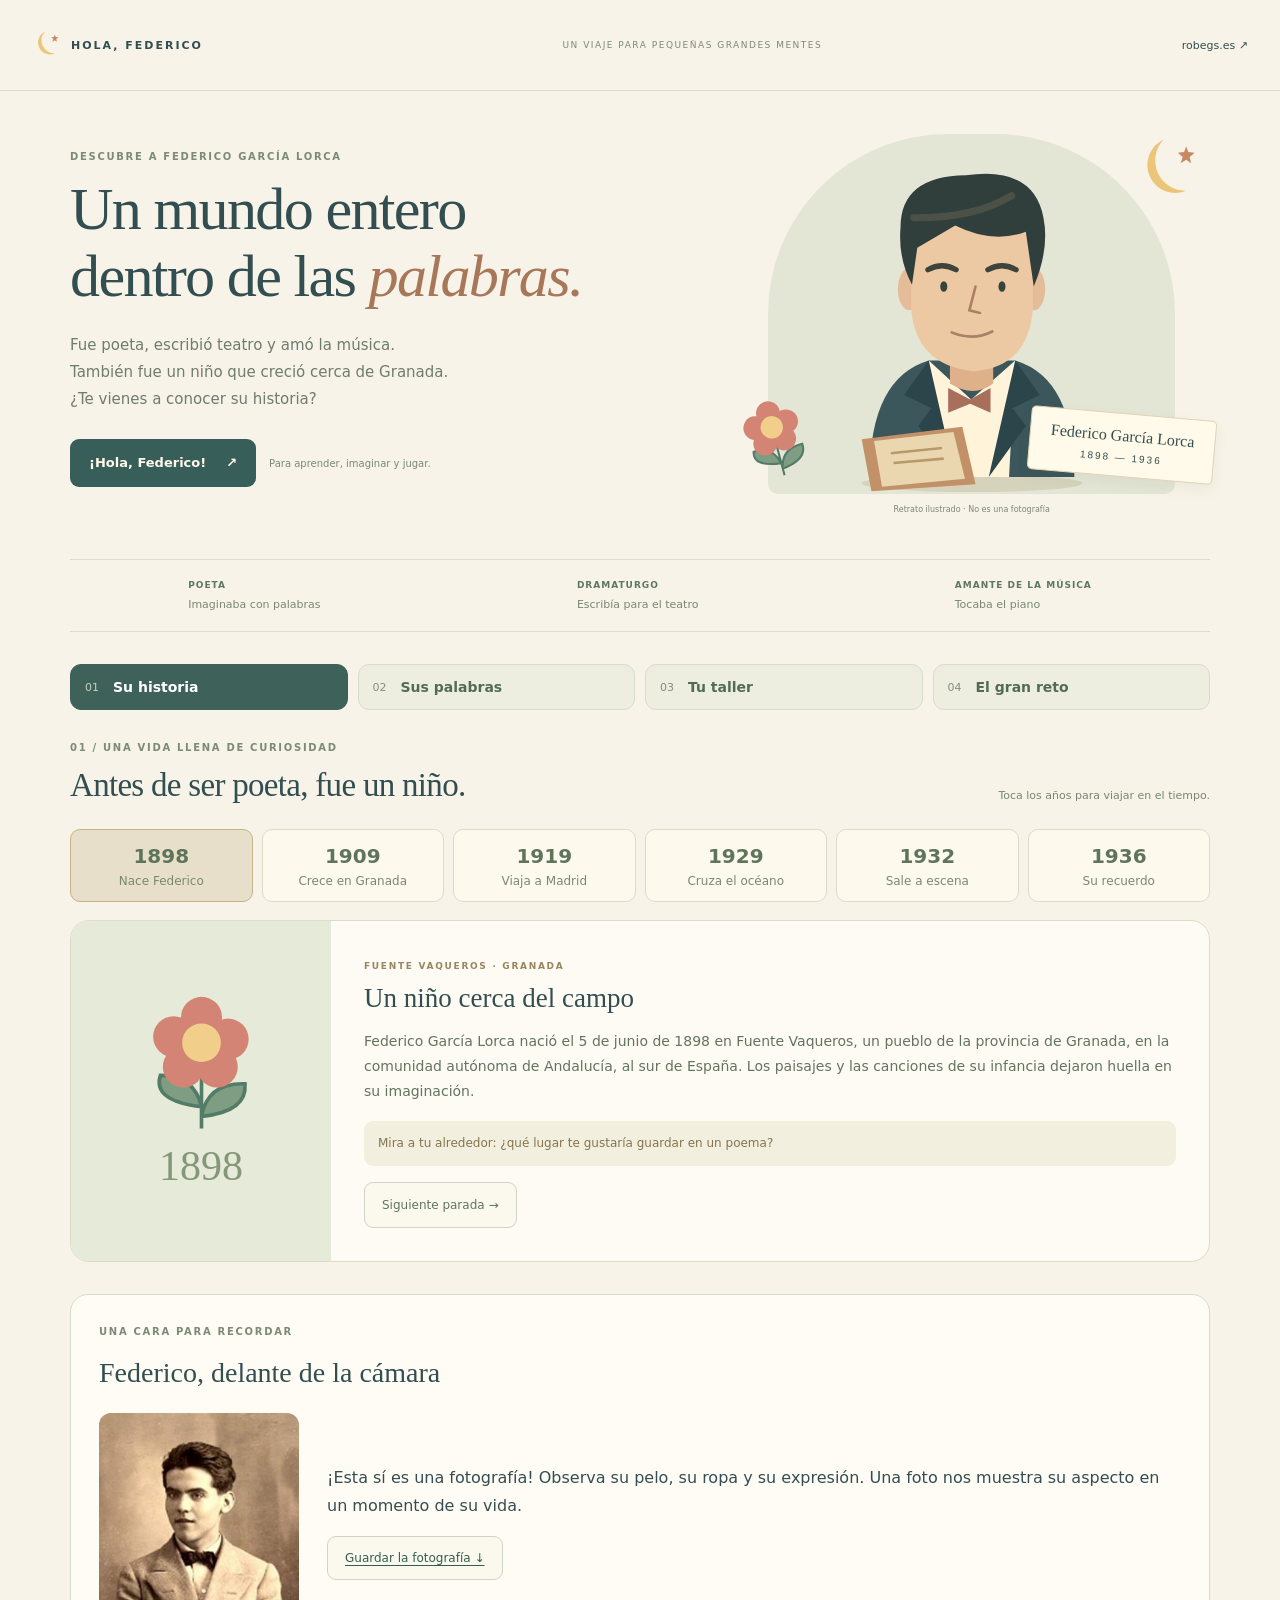
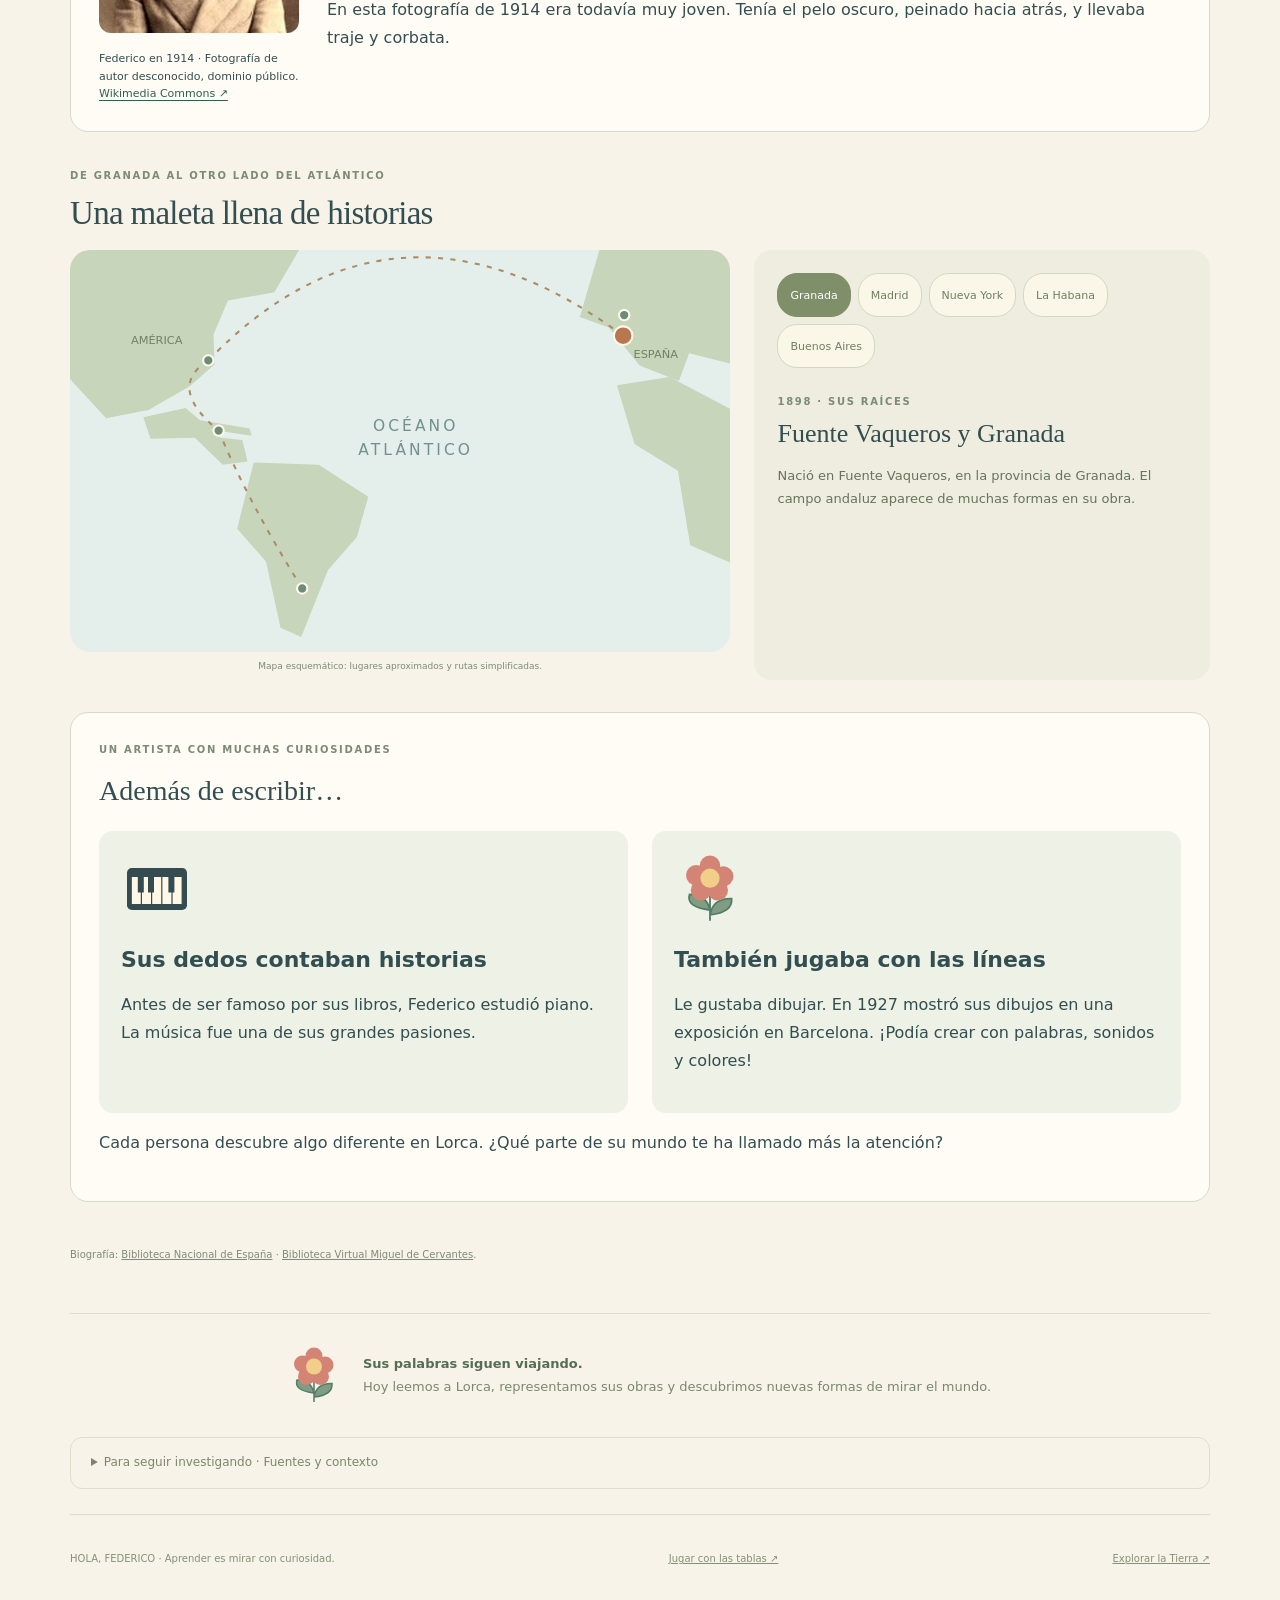
==== commit bdca654e: "Integrate research information into Lorca learning sections and remove worksheet" ====
--- a/lorca/index.html
+++ b/lorca/index.html
@@ -2,14 +2,14 @@
 <header><a class="brand" href="./"><svg aria-hidden="true"><use href="art.svg#moon"/></svg>HOLA, FEDERICO</a><span>UN VIAJE PARA PEQUEÑAS GRANDES MENTES</span><a href="/">robegs.es ↗</a></header><main>
 <section class="hero"><div><p class="eyebrow">DESCUBRE A FEDERICO GARCÍA LORCA</p><h1>Un mundo entero<br>dentro de las <em>palabras.</em></h1><p>Fue poeta, escribió teatro y amó la música.<br>También fue un niño que creció cerca de Granada.<br>¿Te vienes a conocer su historia?</p><a class="primary" href="#explore">¡Hola, Federico! <span>↗</span></a><span class="age">Para aprender, imaginar y jugar.</span></div><figure class="hero-art"><div class="arch"></div><svg class="portrait" role="img" aria-label="Retrato ilustrado de Federico García Lorca"><use href="art.svg#portrait"/></svg><svg class="hero-moon" aria-hidden="true"><use href="art.svg#moon"/></svg><svg class="hero-flower" aria-hidden="true"><use href="art.svg#flower"/></svg><span class="name-tag">Federico García Lorca<small>1898 — 1936</small></span><figcaption>Retrato ilustrado · No es una fotografía</figcaption></figure></section>
 <div class="identity"><span><b>POETA</b> Imaginaba con palabras</span><span><b>DRAMATURGO</b> Escribía para el teatro</span><span><b>AMANTE DE LA MÚSICA</b> Tocaba el piano</span></div>
-<nav id="explore" class="tabs" aria-label="Elige una aventura"><button data-view="story" aria-pressed="true" aria-controls="story">01 <span>Su historia</span></button><button data-view="words" aria-pressed="false" aria-controls="words">02 <span>Sus palabras</span></button><button data-view="create" aria-pressed="false" aria-controls="create">03 <span>Tu taller</span></button><button data-view="quiz" aria-pressed="false" aria-controls="quiz">04 <span>El gran reto</span></button><button data-view="notebook" aria-pressed="false" aria-controls="notebook">05 <span>Reporteros</span></button></nav>
+<nav id="explore" class="tabs" aria-label="Elige una aventura"><button data-view="story" aria-pressed="true" aria-controls="story">01 <span>Su historia</span></button><button data-view="words" aria-pressed="false" aria-controls="words">02 <span>Sus palabras</span></button><button data-view="create" aria-pressed="false" aria-controls="create">03 <span>Tu taller</span></button><button data-view="quiz" aria-pressed="false" aria-controls="quiz">04 <span>El gran reto</span></button></nav>
 <section id="story" class="panel"><div class="section-heading"><div><p class="eyebrow">01 / UNA VIDA LLENA DE CURIOSIDAD</p><h2>Antes de ser poeta, fue un niño.</h2></div><span class="tiny">Toca los años para viajar en el tiempo.</span></div><div id="timeline" class="timeline" role="group" aria-label="Momentos de la vida de Lorca"></div><article class="story-card"><div class="story-picture"><svg id="storyArt" aria-hidden="true"><use href="art.svg#flower"/></svg><span id="storyYear">1898</span></div><div class="story-copy" aria-live="polite"><span id="storyTag" class="eyebrow"></span><h3 id="storyTitle"></h3><p id="storyText"></p><p id="storyThink" class="think"></p><button id="storyNext" class="secondary">Siguiente parada →</button></div></article>
-<div class="section-heading map-heading"><div><p class="eyebrow">DE GRANADA AL OTRO LADO DEL ATLÁNTICO</p><h2>Una maleta llena de historias</h2></div></div><div class="travel"><div class="map-wrap"><svg viewBox="0 0 640 390" role="img" aria-label="Mapa esquemático del Atlántico: España, Nueva York, Cuba y Buenos Aires"><rect width="640" height="390" rx="20" fill="#e4eeeb"/><g fill="#c7d5bb"><path d="M0 0H222L198 41 153 49 139 82 140 111 116 132 76 155 35 163 0 125Z"/><path d="m71 162 41-9 34 29 21 2 5 21-24 3-27-26-43 1z"/><path d="m178 206 63 2 48 31-11 39-28 32-26 65-20-9-14-64-28-32z"/><path d="M513 0h127v110l-40-10-10 27-38-15-30-37-28-10z"/><path d="m530 131 51-8 59 31v149l-39-17-12-72-42-26z"/><path d="m126 165 48 8 2 7-47-7z"/></g><text x="335" y="175" text-anchor="middle" fill="#72908c" font-size="15" letter-spacing="3">OCÉANO</text><text x="335" y="199" text-anchor="middle" fill="#72908c" font-size="15" letter-spacing="3">ATLÁNTICO</text><text x="546" y="105" fill="#718264" font-size="11">ESPAÑA</text><text x="59" y="91" fill="#718264" font-size="11">AMÉRICA</text><path d="M536 83Q315-80 134 107M134 107Q93 133 144 175M144 175Q172 243 225 328" stroke="#ad8c62" stroke-width="2" stroke-dasharray="5 7" fill="none"/><g id="mapDots"></g></svg><p>Mapa esquemático: lugares aproximados y rutas simplificadas.</p></div><div class="travel-info"><div id="places" class="place-buttons" role="group" aria-label="Lugares de su vida"></div><div aria-live="polite"><span id="placeDate" class="eyebrow"></span><h3 id="placeTitle"></h3><p id="placeText"></p></div></div></div><p class="source">Biografía: <a href="https://www.bne.es/es/autores/garcia-lorca-federico" target="_blank" rel="noopener">Biblioteca Nacional de España</a> · <a href="https://www.cervantesvirtual.com/portales/federico_garcia_lorca/biografia/" target="_blank" rel="noopener">Biblioteca Virtual Miguel de Cervantes</a>.</p></section>
+<article class="discovery"><p class="eyebrow">UNA CARA PARA RECORDAR</p><h3>Federico, delante de la cámara</h3><div class="life-photo"><figure><img src="lorca-1914.jpg" width="545" height="600" alt="Federico García Lorca joven, con pelo oscuro peinado hacia atrás, traje y corbata"><figcaption>Federico en 1914 · Fotografía de autor desconocido, dominio público. <a href="https://commons.wikimedia.org/wiki/File:Lorca_(1914).jpg" target="_blank" rel="noopener">Wikimedia Commons ↗</a></figcaption></figure><div><p>¡Esta sí es una fotografía! Observa su pelo, su ropa y su expresión. Una foto nos muestra su aspecto en un momento de su vida.</p><a class="secondary" href="lorca-1914.jpg" download="federico-garcia-lorca-1914.jpg">Guardar la fotografía ↓</a><p>En esta fotografía de 1914 era todavía muy joven. Tenía el pelo oscuro, peinado hacia atrás, y llevaba traje y corbata.</p></div></div></article><div class="section-heading map-heading"><div><p class="eyebrow">DE GRANADA AL OTRO LADO DEL ATLÁNTICO</p><h2>Una maleta llena de historias</h2></div></div><div class="travel"><div class="map-wrap"><svg viewBox="0 0 640 390" role="img" aria-label="Mapa esquemático del Atlántico: España, Nueva York, Cuba y Buenos Aires"><rect width="640" height="390" rx="20" fill="#e4eeeb"/><g fill="#c7d5bb"><path d="M0 0H222L198 41 153 49 139 82 140 111 116 132 76 155 35 163 0 125Z"/><path d="m71 162 41-9 34 29 21 2 5 21-24 3-27-26-43 1z"/><path d="m178 206 63 2 48 31-11 39-28 32-26 65-20-9-14-64-28-32z"/><path d="M513 0h127v110l-40-10-10 27-38-15-30-37-28-10z"/><path d="m530 131 51-8 59 31v149l-39-17-12-72-42-26z"/><path d="m126 165 48 8 2 7-47-7z"/></g><text x="335" y="175" text-anchor="middle" fill="#72908c" font-size="15" letter-spacing="3">OCÉANO</text><text x="335" y="199" text-anchor="middle" fill="#72908c" font-size="15" letter-spacing="3">ATLÁNTICO</text><text x="546" y="105" fill="#718264" font-size="11">ESPAÑA</text><text x="59" y="91" fill="#718264" font-size="11">AMÉRICA</text><path d="M536 83Q315-80 134 107M134 107Q93 133 144 175M144 175Q172 243 225 328" stroke="#ad8c62" stroke-width="2" stroke-dasharray="5 7" fill="none"/><g id="mapDots"></g></svg><p>Mapa esquemático: lugares aproximados y rutas simplificadas.</p></div><div class="travel-info"><div id="places" class="place-buttons" role="group" aria-label="Lugares de su vida"></div><div aria-live="polite"><span id="placeDate" class="eyebrow"></span><h3 id="placeTitle"></h3><p id="placeText"></p></div></div></div><article class="discovery"><p class="eyebrow">UN ARTISTA CON MUCHAS CURIOSIDADES</p><h3>Además de escribir…</h3><div class="curiosity-grid"><div><svg aria-hidden="true"><use href="art.svg#piano"/></svg><h4>Sus dedos contaban historias</h4><p>Antes de ser famoso por sus libros, Federico estudió piano. La música fue una de sus grandes pasiones.</p></div><div><svg aria-hidden="true"><use href="art.svg#flower"/></svg><h4>También jugaba con las líneas</h4><p>Le gustaba dibujar. En 1927 mostró sus dibujos en una exposición en Barcelona. ¡Podía crear con palabras, sonidos y colores!</p></div></div><p class="think">Cada persona descubre algo diferente en Lorca. ¿Qué parte de su mundo te ha llamado más la atención?</p></article><p class="source">Biografía: <a href="https://www.bne.es/es/autores/garcia-lorca-federico" target="_blank" rel="noopener">Biblioteca Nacional de España</a> · <a href="https://www.cervantesvirtual.com/portales/federico_garcia_lorca/biografia/" target="_blank" rel="noopener">Biblioteca Virtual Miguel de Cervantes</a>.</p></section>
 <section id="words" class="panel" hidden><p class="eyebrow">02 / PALABRAS, ESCENARIOS Y MELODÍAS</p><h2>Federico tenía muchas formas de crear.</h2><p class="intro-text">Un poema puede hacernos imaginar. En el teatro, los personajes cobran vida. Y la música nos hace sentir.</p><div class="arts-tabs" role="group" aria-label="Elige un arte"><button data-art="poetry" aria-pressed="true"><svg aria-hidden="true"><use href="art.svg#book"/></svg>Poesía</button><button data-art="theatre" aria-pressed="false"><svg aria-hidden="true"><use href="art.svg#theatre"/></svg>Teatro</button><button data-art="music" aria-pressed="false"><svg aria-hidden="true"><use href="art.svg#piano"/></svg>Música</button></div>
 <div id="poetry" class="art-panel"><article class="poem-card"><div><p class="eyebrow">UN PEQUEÑO FRAGMENTO DE LORCA</p><blockquote>«Mariposa del aire,<br>qué hermosa eres».</blockquote><p>Federico García Lorca · <em>Mariposa</em></p><p class="poem-source">Fragmento del poema conocido como «Mariposa del aire». <a href="https://www.curriculumnacional.cl/sites/default/files/newtenberg/614/articles-228525_recurso_14.pdf" target="_blank" rel="noopener">Leer el poema en el recurso educativo ↗</a></p></div><svg aria-hidden="true"><use href="art.svg#butterfly"/></svg></article><div class="mini-game"><h3>¿Qué está haciendo el poeta?</h3><p>Parece que le habla a la mariposa. ¿Puede un poema hablarle a un animal, a la luna o a una flor?</p><div class="choices" id="poetryChoices"><button data-poetry="yes">¡Sí! Podemos imaginarlo</button><button data-poetry="no">No, está prohibido</button></div><p id="poetryFeedback" class="feedback" role="status"></p></div></div>
 <div id="theatre" class="art-panel theatre-panel" hidden><svg aria-hidden="true"><use href="art.svg#theatre"/></svg><div><p class="eyebrow">EL TEATRO VIAJA EN CAMIONETA</p><h3>La Barraca: un escenario para todos</h3><p>Desde 1932, Lorca dirigió con Eduardo Ugarte un grupo de teatro universitario llamado <strong>La Barraca</strong>. Llevaban obras clásicas a distintos pueblos de España.</p><p>Un <strong>dramaturgo</strong> escribe obras de teatro. Un <strong>director</strong> ayuda a los actores a preparar la representación. Federico hizo las dos cosas.</p><button id="curtainButton" class="primary" aria-expanded="false">¡Que se abra el telón!</button><div id="stageActivity" hidden><h4>Tu pequeño escenario</h4><p>Una persona dice «Soy la luna». Otra responde «Yo soy el río, y te veo en el agua». ¿Qué podrían decirse después?</p><small>Este diálogo es un juego inventado para la web; no es una obra de Lorca.</small></div></div></div>
-<div id="music" class="art-panel music-panel" hidden><h3>Antes que escritor, ¡pianista!</h3><p>De joven, Federico estudió piano. Le interesaban las canciones populares y fue amigo del compositor Manuel de Falla.</p><p>Toca las teclas para inventar una melodía. El sonido solo empieza cuando tú tocas.</p><div id="piano" class="piano" role="group" aria-label="Piano de cinco notas"></div><p id="pianoStatus" role="status">Prueba: do, mi, sol…</p><small>Este piano es un juego, no una composición de Lorca.</small></div>
-<div class="book-heading"><h3>Una pequeña biblioteca</h3><p>Toca una portada para saber qué hay dentro.</p></div><div id="books" class="books"></div><p class="source">Sobre sus obras y su música: <a href="https://www.cervantesvirtual.com/portales/federico_garcia_lorca/biografia/" target="_blank" rel="noopener">Biblioteca Virtual Miguel de Cervantes</a>.</p></section>
+<div id="music" class="art-panel music-panel" hidden><h3>Antes que escritor, ¡pianista!</h3><p>De joven, Federico estudió piano. Le interesaban las canciones populares y fue amigo del compositor Manuel de Falla.</p><p>Toca las teclas para inventar una melodía. El sonido solo empieza cuando tú tocas.</p><div id="piano" class="piano" role="group" aria-label="Piano de cinco notas"></div><p id="pianoStatus" role="status">Prueba: do, mi, sol…</p><small>Este piano es un juego, no una composición de Lorca.</small><div class="andalusia-story"><p class="eyebrow">LOS SONIDOS DE SU TIERRA</p><h3>Andalucía sonaba dentro de sus poemas</h3><p>Federico creció escuchando canciones populares. Los paisajes, las voces y las tradiciones andaluzas alimentaron su imaginación. Le interesaba el <strong>flamenco</strong>, un arte que reúne cante, baile y música.</p><p>Su amigo <strong>Manuel de Falla</strong> era compositor: creaba música. En 1922, Lorca ayudó a impulsar con él y otros artistas un concurso de <strong>cante jondo</strong> en Granada. El cante jondo es una forma de cantar flamenco que expresa sentimientos muy profundos.</p><p>Lorca llevó el ritmo y los recuerdos de su tierra a sus versos. Por eso, leerlos en voz alta nos ayuda a descubrir su musicalidad.</p><a href="https://www.alhambra-patronato.es/elemento-del-mes/manuel-de-falla-en-la-alhambra-ante-el-i-centenario-del-concurso-de-cante-jondo-de-1922" target="_blank" rel="noopener">Descubre el concurso de 1922 · Patronato de la Alhambra ↗</a></div></div>
+<article class="discovery"><p class="eyebrow">DOS POEMAS PARA IMAGINAR</p><h3>Una mariposa y dos lagartos</h3><div class="poem-discoveries"><div><svg aria-hidden="true"><use href="art.svg#butterfly"/></svg><h4>Mariposa</h4><p>El poeta habla a una mariposa dorada y verde y le pide que se quede. Sus palabras nos hacen imaginar sus colores y su vuelo.</p><a href="https://www.curriculumnacional.cl/sites/default/files/newtenberg/614/articles-228525_recurso_14.pdf" target="_blank" rel="noopener">Leer «Mariposa» (PDF) ↗</a></div><div><svg aria-hidden="true"><use href="art.svg#book"/></svg><h4>El lagarto está llorando</h4><p>Un lagarto y una lagarta lloran porque han perdido su anillo de boda. Lorca imagina animales con delantales que sienten como las personas.</p><a href="https://poemas.uned.es/poema/el-lagarto-esta-llorando-federico-garcia-lorca/" target="_blank" rel="noopener">Leer el poema en la UNED ↗</a></div></div><p class="think">La poesía también se escucha. Lee uno en voz alta, despacito, y deja que aparezca una imagen en tu imaginación. Puedes contarla o dibujarla.</p><p>Un <strong>poema</strong> es un texto. Un <strong>poemario</strong>, como <em>Romancero gitano</em>, es un libro que reúne varios poemas.</p></article><div class="book-heading"><h3>Una pequeña biblioteca</h3><p>Toca una portada para saber qué hay dentro.</p></div><div id="books" class="books"></div><p class="source">Sobre sus obras y su música: <a href="https://www.cervantesvirtual.com/portales/federico_garcia_lorca/biografia/" target="_blank" rel="noopener">Biblioteca Virtual Miguel de Cervantes</a>.</p></section>
 <section id="create" class="panel" hidden><p class="eyebrow">03 / AHORA LA IMAGINACIÓN ES TUYA</p><h2>Tu pequeño taller de poesía</h2><p class="intro-text">Elige palabras y crea una imagen imposible. ¡La poesía también es jugar con la imaginación!</p><div class="workshop"><div id="wordChoices"></div><article class="your-poem"><svg aria-hidden="true"><use href="art.svg#moon"/></svg><p class="eyebrow">MI POEMA INVENTADO</p><p id="myPoem" aria-live="polite"></p><small>Creado por ti con este juego.<br>No es un poema de Federico García Lorca.</small><button id="savePoem" class="primary">Guardar mi poema ↓</button><p id="saveStatus" role="status"></p></article></div><div class="rhyme-card"><p class="eyebrow">UN JUEGO DE OÍDO</p><h3>¿Qué palabra rima con <span id="rhymeWord"></span>?</h3><p>Escucha cómo termina cada palabra. No todos los poemas tienen que rimar.</p><div id="rhymeAnswers" class="choices"></div><p id="rhymeFeedback" role="status" class="feedback"></p><button id="nextRhyme" class="secondary" hidden>Otra rima →</button></div></section>
 <section id="quiz" class="panel" hidden><div class="quiz-wrap"><div><p class="eyebrow">04 / SEIS DESCUBRIMIENTOS</p><h2>¿Cuánto sabes de Federico?</h2><p>Sin reloj y sin perder puntos.<br>Si te equivocas, tendrás una pista.</p><svg class="quiz-art" aria-hidden="true"><use href="art.svg#book"/></svg><div id="quizDots" class="quiz-dots" aria-label="Progreso del reto"></div></div><article class="quiz-card"><span id="quizCount" class="eyebrow"></span><h3 id="quizQuestion"></h3><div id="quizAnswers" class="choices"></div><p id="quizFeedback" class="feedback" role="status"></p><button id="quizNext" class="primary" hidden>Siguiente pregunta →</button></article></div></section>
-<section id="notebook" class="panel" hidden><p class="eyebrow">05 / MI CUADERNO DE INVESTIGACIÓN</p><h2>¡Reporteros de la poesía!</h2><p class="intro-text">Investigamos a Federico García Lorca. Toca las pistas, explora y cuenta lo que descubras con tus palabras. Puedes volver a las otras aventuras cuando quieras.</p><div class="research-toolbar"><button class="primary" id="printResearch">Imprimir mi cuaderno</button><button class="secondary" id="downloadResearch">Guardar mis respuestas ↓</button></div><p class="research-note">Nombre y curso son opcionales. Tus respuestas se guardan solo en este navegador, en este dispositivo. No se envían a un servidor. En un iPad compartido, puedes borrarlas al terminar.</p><p id="researchStatus" role="status">Tu cuaderno está listo.</p><form id="researchForm"><div class="research-identity"><label class="research-field" for="research-name"><span>Nombre (opcional)</span><input id="research-name" name="name" maxlength="200" autocomplete="off"><span class="print-answer" data-answer="name"></span></label><label class="research-field" for="research-class"><span>Curso (opcional)</span><input id="research-class" name="class" maxlength="200" autocomplete="off"><span class="print-answer" data-answer="class"></span></label></div><article class="research-card"><h3><span class="research-number">1</span> ¿Quién fue?</h3><details class="research-help"><summary>🔎 Abre tu pista de investigación</summary><p>Se llamaba <strong>Federico García Lorca</strong>. Nació el <strong>5 de junio de 1898</strong> y murió en <strong>1936</strong>. Fue poeta, dramaturgo (escritor de teatro) y director teatral. También tocaba el piano y dibujaba.</p><p><a href="https://www.cervantesvirtual.com/portales/federico_garcia_lorca/biografia/" target="_blank" rel="noopener">Biografía · Biblioteca Virtual Miguel de Cervantes ↗</a></p></details><label class="research-field" for="research-full-name"><span>Nombre y apellidos</span><input id="research-full-name" name="full-name" maxlength="200" autocomplete="off"><span class="print-answer" data-answer="full-name"></span></label><label class="research-field" for="research-birth"><span>¿Cuándo nació?</span><input id="research-birth" name="birth" maxlength="200" autocomplete="off"><span class="print-answer" data-answer="birth"></span></label><label class="research-field" for="research-death"><span>¿En qué año murió?</span><input id="research-death" name="death" maxlength="200" autocomplete="off"><span class="print-answer" data-answer="death"></span></label><label class="research-field" for="research-work"><span>¿A qué se dedicaba?</span><textarea id="research-work" name="work" rows="3" maxlength="3000"></textarea><span class="print-answer" data-answer="work"></span></label></article><article class="research-card"><h3><span class="research-number">2</span> ¿Dónde vivió?</h3><details class="research-help"><summary>🔎 Abre tu pista de investigación</summary><p>Nació en <strong>Fuente Vaqueros</strong>, un pueblo de la provincia de <strong>Granada</strong>, en la comunidad autónoma de <strong>Andalucía</strong>, al sur de España.</p><p>Vivió en Granada y Madrid. También pasó tiempo en Nueva York, La Habana y Buenos Aires. En <strong>Su historia → Una maleta llena de historias</strong> puedes tocar estos lugares en el mapa.</p><p><a href="https://www.cervantesvirtual.com/portales/federico_garcia_lorca/biografia/" target="_blank" rel="noopener">Biografía · Biblioteca Virtual Miguel de Cervantes ↗</a> · <a href="https://cvc.cervantes.es/Literatura/lorca_america/introduccion.htm" target="_blank" rel="noopener">Sus viajes por América ↗</a></p></details><label class="research-field" for="research-birthplace"><span>Nació en…</span><input id="research-birthplace" name="birthplace" maxlength="200" autocomplete="off"><span class="print-answer" data-answer="birthplace"></span></label><label class="research-field" for="research-places"><span>Vivió o pasó tiempo en…</span><textarea id="research-places" name="places" rows="3" maxlength="3000"></textarea><span class="print-answer" data-answer="places"></span></label><label class="research-field" for="research-region"><span>¿En qué comunidad autónoma está Fuente Vaqueros?</span><input id="research-region" name="region" maxlength="200" autocomplete="off"><span class="print-answer" data-answer="region"></span></label></article><article class="research-card"><h3><span class="research-number">3</span> ¡Ponle cara!</h3><details class="research-help"><summary>🔎 Abre tu pista de investigación</summary><p>En esta foto tiene el pelo oscuro, lleva traje y corbata y mira hacia un lado. ¿Qué otros detalles ves?</p></details><div class="research-photo"><figure><img src="lorca-1914.jpg" width="545" height="600" alt="Federico García Lorca joven, con pelo oscuro peinado hacia atrás, traje y corbata"><figcaption>Federico en 1914 · Fotografía de autor desconocido, dominio público. <a href="https://commons.wikimedia.org/wiki/File:Lorca_(1914).jpg" target="_blank" rel="noopener">Wikimedia Commons ↗</a></figcaption></figure><div><p>¡Esta sí es una fotografía! Observa su pelo, su ropa y su expresión. Una foto nos muestra su aspecto en un momento de su vida.</p><a class="secondary" href="lorca-1914.jpg" download="federico-garcia-lorca-1914.jpg">Guardar la fotografía ↓</a><p>Puedes pegarla en tu trabajo o dibujar su retrato en un papel.</p></div></div><label class="research-field" for="research-appearance"><span>¿Cómo era su aspecto?</span><textarea id="research-appearance" name="appearance" rows="3" maxlength="3000"></textarea><span class="print-answer" data-answer="appearance"></span></label></article><article class="research-card"><h3><span class="research-number">4</span> Sus obras más conocidas</h3><details class="research-help"><summary>🔎 Abre tu pista de investigación</summary><div class="research-works"><div><h4>🦋 Mariposa</h4><p>El poeta habla a una mariposa dorada y verde y le pide que se quede. Nos invita a imaginar sus colores y su vuelo.</p><a href="https://www.curriculumnacional.cl/sites/default/files/newtenberg/614/articles-228525_recurso_14.pdf" target="_blank" rel="noopener">Leer el poema · Recurso educativo (PDF) ↗</a></div><div><h4>🦎 El lagarto está llorando</h4><p>Un lagarto y una lagarta lloran porque han perdido su anillo de boda. Lorca imagina animales que sienten y se visten como personas.</p><a href="https://poemas.uned.es/poema/el-lagarto-esta-llorando-federico-garcia-lorca/" target="_blank" rel="noopener">Leer el poema · UNED ↗</a></div><div><h4>🎭 La zapatera prodigiosa</h4><p>Es una obra de teatro sobre una joven zapatera, su marido y los conflictos con las personas de su pueblo. Sus personajes hablan y actúan en un escenario.</p><p>Un <strong>poema</strong> es un texto; un <strong>poemario</strong>, como <em>Romancero gitano</em>, reúne varios poemas.</p></div></div></details><label class="research-field" for="research-poem1"><span>Poema 1: título</span><input id="research-poem1" name="poem1" maxlength="200" autocomplete="off"><span class="print-answer" data-answer="poem1"></span></label><label class="research-field" for="research-poem1-about"><span>¿De qué trata el poema 1?</span><textarea id="research-poem1-about" name="poem1-about" rows="3" maxlength="3000"></textarea><span class="print-answer" data-answer="poem1-about"></span></label><label class="research-field" for="research-poem2"><span>Poema 2: título</span><input id="research-poem2" name="poem2" maxlength="200" autocomplete="off"><span class="print-answer" data-answer="poem2"></span></label><label class="research-field" for="research-poem2-about"><span>¿De qué trata el poema 2?</span><textarea id="research-poem2-about" name="poem2-about" rows="3" maxlength="3000"></textarea><span class="print-answer" data-answer="poem2-about"></span></label><label class="research-field" for="research-play"><span>Obra de teatro: título</span><input id="research-play" name="play" maxlength="200" autocomplete="off"><span class="print-answer" data-answer="play"></span></label><label class="research-field" for="research-play-about"><span>¿De qué trata la obra? (opcional)</span><textarea id="research-play-about" name="play-about" rows="3" maxlength="3000"></textarea><span class="print-answer" data-answer="play-about"></span></label></article><article class="research-card"><h3><span class="research-number">5</span> Curiosidades que me han sorprendido</h3><details class="research-help"><summary>🔎 Abre tu pista de investigación</summary><p>🎹 Antes de hacerse famoso como escritor, estudió piano.</p><p>🎨 También dibujaba: en 1927 expuso dibujos en Barcelona.</p><p>🚚 Con La Barraca llevó teatro a pueblos de España, junto a otros artistas.</p><p><a href="https://www.cervantesvirtual.com/portales/federico_garcia_lorca/biografia/" target="_blank" rel="noopener">Biografía · Biblioteca Virtual Miguel de Cervantes ↗</a></p></details><label class="research-field" for="research-curiosity1"><span>★ Curiosidad 1</span><textarea id="research-curiosity1" name="curiosity1" rows="3" maxlength="3000"></textarea><span class="print-answer" data-answer="curiosity1"></span></label><label class="research-field" for="research-curiosity2"><span>★ Curiosidad 2</span><textarea id="research-curiosity2" name="curiosity2" rows="3" maxlength="3000"></textarea><span class="print-answer" data-answer="curiosity2"></span></label></article><article class="research-card"><h3><span class="research-number">6</span> Lorca y Andalucía</h3><details class="research-help"><summary>🔎 Abre tu pista de investigación</summary><p>Las canciones, los paisajes y las tradiciones de Andalucía acompañaron a Federico desde niño. Escuchaba música popular y se interesaba por el <strong>flamenco</strong>, un arte que une cante, baile y música.</p><p>Fue amigo del compositor <strong>Manuel de Falla</strong>. En 1922 participó en el impulso de un concurso de <strong>cante jondo</strong> en Granada. El cante jondo es una forma de cantar flamenco que expresa sentimientos muy profundos.</p><p>En su poesía transformó esos sonidos y recuerdos en palabras. ¡Lee despacio y escucha el ritmo!</p><p><a href="https://www.alhambra-patronato.es/elemento-del-mes/manuel-de-falla-en-la-alhambra-ante-el-i-centenario-del-concurso-de-cante-jondo-de-1922" target="_blank" rel="noopener">El concurso de 1922 · Patronato de la Alhambra ↗</a></p></details><label class="research-field" for="research-andalusia"><span>¿Qué relación tenía con la música, las canciones, el flamenco o las tradiciones andaluzas?</span><textarea id="research-andalusia" name="andalusia" rows="3" maxlength="3000"></textarea><span class="print-answer" data-answer="andalusia"></span></label></article><article class="research-card"><h3><span class="research-number">7</span> Mi descubrimiento favorito</h3><details class="research-help"><summary>🔎 Abre tu pista de investigación</summary><p>No hay una única respuesta correcta. Puedes empezar así: «Me ha gustado descubrir que… porque…».</p></details><label class="research-field" for="research-favorite"><span>¿Qué es lo que más te ha gustado descubrir sobre Federico García Lorca? ¿Por qué?</span><textarea id="research-favorite" name="favorite" rows="3" maxlength="3000"></textarea><span class="print-answer" data-answer="favorite"></span></label></article><article class="research-card"><h3><span class="research-number">8</span> Mis fuentes de información</h3><details class="research-help"><summary>🔎 Abre tu pista de investigación</summary><p>Una fuente es el lugar donde encuentras información: un libro, una web o tu material de clase. Apunta su nombre y, si es una web, su enlace. Las pistas de este cuaderno tienen enlaces para comprobar los datos.</p><p><a href="https://www.cervantesvirtual.com/portales/federico_garcia_lorca/biografia/" target="_blank" rel="noopener">Biografía · Biblioteca Virtual Miguel de Cervantes ↗</a> · <a href="https://poemas.uned.es/poema/el-lagarto-esta-llorando-federico-garcia-lorca/" target="_blank" rel="noopener">PoeMAS · UNED ↗</a></p></details><label class="research-field" for="research-sources"><span>He buscado información en…</span><textarea id="research-sources" name="sources" rows="3" maxlength="3000"></textarea><span class="print-answer" data-answer="sources"></span></label></article><article class="research-card final-mission"><p class="eyebrow">¡RETO FINAL!</p><h3>Tu voz también hace poesía</h3><ol><li>Elige un poema de Lorca. En la pista 4 tienes dos para leer.</li><li>Practica despacio, haciendo pausas al respirar.</li><li>Léelo en voz alta a la clase.</li><li>Explica qué imagen has imaginado. ¡También puedes dibujarla!</li></ol><label class="research-field" for="research-chosen-poem"><span>El poema que voy a leer se llama…</span><input id="research-chosen-poem" name="chosen-poem" maxlength="200" autocomplete="off"><span class="print-answer" data-answer="chosen-poem"></span></label><label class="research-field" for="research-imagined"><span>Al leerlo, me he imaginado…</span><textarea id="research-imagined" name="imagined" rows="3" maxlength="3000"></textarea><span class="print-answer" data-answer="imagined"></span></label></article></form><button class="secondary" id="clearResearch">Borrar mis respuestas de este dispositivo</button></section><section class="closing"><svg aria-hidden="true"><use href="art.svg#flower"/></svg><p><strong>Sus palabras siguen viajando.</strong><br>Hoy leemos a Lorca, representamos sus obras y descubrimos nuevas formas de mirar el mundo.</p></section><details class="grownups"><summary>Para familias y profes · Fuentes y contexto</summary><p>Recorrido pensado para niños a partir de unos 8 años. La muerte de Lorca se explica sin detalles gráficos. Las actividades creativas son originales de esta web y se identifican como tales.</p><p>Para ampliar: <a href="https://www.bne.es/es/autores/garcia-lorca-federico">Biblioteca Nacional de España</a>, <a href="https://www.cervantesvirtual.com/portales/federico_garcia_lorca/biografia/">Biblioteca Virtual Miguel de Cervantes</a>, <a href="https://garcia-lorca.org/1933-1936_biografia/">Fundación Federico García Lorca</a> y <a href="https://cvc.cervantes.es/Literatura/lorca_america/introduccion.htm">Centro Virtual Cervantes: viajes por América</a>.</p><p>El cuaderno permite escribir un nombre y curso opcionales y guarda las respuestas en este navegador. No se envían a un servidor. «Guardar mi poema» descarga un archivo en tu dispositivo.</p></details></main><footer><span>HOLA, FEDERICO · Aprender es mirar con curiosidad.</span><a href="/multiplicar/">Jugar con las tablas ↗</a><a href="/tierra/">Explorar la Tierra ↗</a></footer><noscript>Activa JavaScript para explorar las actividades interactivas.</noscript><script type="module" src="app.js"></script><script type="module" src="notebook.js"></script></body></html>
+<section class="closing"><svg aria-hidden="true"><use href="art.svg#flower"/></svg><p><strong>Sus palabras siguen viajando.</strong><br>Hoy leemos a Lorca, representamos sus obras y descubrimos nuevas formas de mirar el mundo.</p></section><details class="grownups"><summary>Para seguir investigando · Fuentes y contexto</summary><p>Recorrido pensado para niños a partir de unos 8 años. La muerte de Lorca se explica sin detalles gráficos. Las actividades creativas son originales de esta web y se identifican como tales.</p><p>Una fuente es el lugar donde encuentras información: un libro, una web o el material de clase. Estas páginas te permiten comprobar los datos y descubrir más. Si las usas en un trabajo, puedes apuntar su nombre y su enlace.</p><p>Para ampliar: <a href="https://www.bne.es/es/autores/garcia-lorca-federico">Biblioteca Nacional de España</a>, <a href="https://www.cervantesvirtual.com/portales/federico_garcia_lorca/biografia/">Biblioteca Virtual Miguel de Cervantes</a>, <a href="https://garcia-lorca.org/1933-1936_biografia/">Fundación Federico García Lorca</a> y <a href="https://cvc.cervantes.es/Literatura/lorca_america/introduccion.htm">Centro Virtual Cervantes: viajes por América</a>.</p><p>No se piden datos personales. Los poemas que inventas no se envían a un servidor. «Guardar mi poema» descarga un archivo en tu dispositivo.</p></details></main><footer><span>HOLA, FEDERICO · Aprender es mirar con curiosidad.</span><a href="/multiplicar/">Jugar con las tablas ↗</a><a href="/tierra/">Explorar la Tierra ↗</a></footer><noscript>Activa JavaScript para explorar las actividades interactivas.</noscript><script type="module" src="app.js"></script></body></html>
--- a/lorca/style.css
+++ b/lorca/style.css
@@ -1,5 +1,5 @@
 :root{font-family:'Trebuchet MS',system-ui,sans-serif;color:#334e50;background:#f7f3e8;--green:#385e59;--rust:#ad7257;--line:#dedccc}*{box-sizing:border-box}body{margin:0}button,select{font:inherit}button,a,summary{touch-action:manipulation;-webkit-tap-highlight-color:transparent}button{cursor:pointer;min-height:46px}button:focus-visible,a:focus-visible,summary:focus-visible{outline:3px solid #c58a55;outline-offset:4px}a{color:inherit}button:disabled{cursor:default}[hidden]{display:none!important}header{max-width:1320px;margin:auto;display:flex;justify-content:space-between;align-items:center;gap:15px;padding:23px 32px;border-bottom:1px solid var(--line);font-size:11px}header a{text-decoration:none;min-height:44px;display:flex;align-items:center}.brand{font-weight:bold;letter-spacing:2px;gap:9px}.brand svg{width:30px;height:32px}header>span{font-size:9px;letter-spacing:1.5px;color:#7d897a}main{max-width:1200px;margin:auto;padding:0 30px}.hero{display:grid;grid-template-columns:1.35fr 1fr;gap:20px;align-items:center;padding:38px 0 30px}.eyebrow{font-size:10px;letter-spacing:1.7px;font-weight:bold;color:#7b8b76;margin:0 0 14px}h1{font-family:Georgia,serif;font-size:clamp(40px,4.7vw,64px);font-weight:normal;line-height:1.1;letter-spacing:-1.7px;margin:0 0 23px}h1 em{color:#a87658;font-style:italic}.hero p:not(.eyebrow){font-size:15px;color:#6f7c70;line-height:1.8;margin:0 0 26px}.primary{display:inline-flex;align-items:center;justify-content:center;gap:20px;min-height:48px;border:0;background:var(--green);color:#fff9e9;border-radius:9px;padding:13px 19px;font-size:13px;font-weight:bold;text-decoration:none}.primary:hover{background:#284c49}.secondary{background:#fbf8ed;border:1px solid #cfd6c5;border-radius:9px;color:#5f7660;padding:10px 17px;font-size:12px}.age{font-size:10px;color:#7a8874;margin-left:13px;display:inline-block}.hero-art{position:relative;height:380px;margin:0;display:flex;justify-content:center;align-items:end}.arch{position:absolute;inset:5px 35px 15px;background:#e3e6d5;border-radius:180px 180px 10px 10px}.portrait{position:relative;width:300px;height:355px;z-index:1}.hero-moon{position:absolute;right:7px;top:7px;width:70px;height:70px}.hero-flower{position:absolute;left:7px;bottom:22px;width:70px;height:95px;z-index:2;transform:rotate(-15deg)}.name-tag{position:absolute;z-index:2;bottom:32px;right:-5px;background:#fffae9;border:1px solid #e1d3b6;padding:13px 20px;border-radius:5px;transform:rotate(5deg);font-family:Georgia,serif;font-size:16px;box-shadow:0 6px 14px #48502c10}.name-tag small{display:block;text-align:center;font:10px 'Trebuchet MS',sans-serif;letter-spacing:2px;margin-top:7px}.hero-art figcaption{position:absolute;bottom:-5px;font-size:8px;color:#7c8776}.identity{display:flex;border-top:1px solid var(--line);border-bottom:1px solid var(--line);padding:20px 0;gap:20px;justify-content:space-around;margin:20px 0 32px}.identity span{font-size:11px;color:#798773}.identity b{font-size:9px;letter-spacing:1px;display:block;color:#5e7763;margin-bottom:8px}.tabs{display:grid;grid-template-columns:repeat(4,1fr);gap:10px;margin:0 0 32px;scroll-margin-top:15px}.tabs button{background:#edeedf;border:1px solid #d7ddcc;color:#849078;border-radius:11px;padding:14px;font-size:11px;display:flex;gap:14px;align-items:center}.tabs button span{font-size:14px;font-weight:bold;color:#526b58}.tabs button[aria-pressed=true]{background:#3e6259;border-color:#3e6259;color:#c4d2b4}.tabs button[aria-pressed=true] span{color:white}h2{font-family:Georgia,serif;font-weight:normal;font-size:33px;letter-spacing:-.7px;margin:0 0 15px}h3{font-family:Georgia,serif;font-size:27px;font-weight:normal;margin:10px 0 15px}.section-heading{display:flex;align-items:end;justify-content:space-between;gap:25px;margin-bottom:18px}.section-heading h2{margin:0}.tiny{font-size:11px;color:#768770;line-height:1.5}.timeline{display:grid;grid-template-columns:repeat(6,1fr);gap:9px;margin:25px 0 18px}.timeline button{background:#fdf9ed;border:1px solid #dddcc9;border-radius:10px;padding:13px 9px;color:#7a8870;font-size:12px;min-height:73px}.timeline button strong{display:block;font-size:20px;color:#5f755b;margin-bottom:6px}.timeline button[aria-pressed=true]{background:#e7dfca;border-color:#c5b38b}.story-card{display:grid;grid-template-columns:260px 1fr;border:1px solid #dedcc8;border-radius:19px;overflow:hidden;background:#fdfbf3;min-height:300px}.story-picture{background:#e6ead8;display:flex;align-items:center;justify-content:center;flex-direction:column;gap:5px;padding:25px}.story-picture>svg{width:125px;height:145px}.story-picture>span{font-family:Georgia,serif;font-size:42px;color:#849779}.story-copy{padding:33px}.story-copy p{font-size:14px;line-height:1.8;color:#63745f;margin:0 0 16px}.story-copy .eyebrow{color:#9b8460;font-size:9px}.story-copy .think{font-size:12px;background:#f2efdf;border-radius:9px;padding:12px 14px;color:#85754e}.map-heading{margin-top:38px}.travel{display:grid;grid-template-columns:1.45fr 1fr;gap:24px}.map-wrap svg{width:100%;display:block;border-radius:20px}.map-wrap>p{font-size:9px;color:#7c8b78;text-align:center}.travel-info{background:#eeeddf;border-radius:18px;padding:23px}.place-buttons{display:flex;gap:7px;flex-wrap:wrap;margin-bottom:22px}.place-buttons button{min-height:44px;padding:9px 12px;font-size:11px;background:#faf7e9;border:1px solid #d4d8c1;border-radius:20px;color:#6f7e61}.place-buttons button[aria-pressed=true]{background:#7e8f69;color:white;border-color:#7e8f69}.travel-info h3{font-size:26px}.travel-info p{font-size:13px;line-height:1.8;color:#65745c}.source{font-size:10px;line-height:1.8;color:#7f8b78;margin:23px 0}.source a{display:inline-block;min-height:44px;padding-top:12px}.intro-text{max-width:730px;font-size:15px;line-height:1.8;color:#6e7d6a}.arts-tabs{display:flex;gap:13px;margin:25px 0}.arts-tabs button{flex:1;display:flex;align-items:center;justify-content:center;gap:16px;background:#edeedf;border:1px solid #d7dccb;border-radius:13px;min-height:85px;color:#647963;font-size:17px}.arts-tabs svg{width:60px;height:55px}.arts-tabs button[aria-pressed=true]{background:#e7dfca;border-color:#b7aa80}.art-panel{background:#fffcf2;border:1px solid #dfddc9;padding:28px;border-radius:18px}.poem-card{display:flex;justify-content:space-between;gap:25px;align-items:center}.poem-card blockquote{font-family:Georgia,serif;font-size:34px;line-height:1.55;font-style:italic;color:#946c4d;margin:20px 0}.poem-card>svg{width:170px;height:160px;flex-shrink:0;transform:rotate(-12deg)}.poem-card p{font-size:12px;line-height:1.7;color:#7e866e}.poem-card .poem-source{font-size:10px;max-width:500px}.mini-game{border-top:1px solid #e3e0ca;padding-top:10px;margin-top:18px}.mini-game p{font-size:14px;line-height:1.7}.choices{display:flex;gap:12px;flex-wrap:wrap;margin:18px 0}.choices button{border:1px solid #d3d9c5;background:#f3f5e9;border-radius:10px;padding:13px 18px;color:#5b755d;font-size:14px;min-height:50px}.choices button.correct{background:#dceccd;border-color:#86a56a}.choices button.wrong{background:#fae8dc;border-color:#d3aa8c}.feedback{min-height:28px;font-size:14px;line-height:1.7;color:#6d7e56}.theatre-panel{display:grid;grid-template-columns:200px 1fr;gap:25px;align-items:center}.theatre-panel>svg{width:100%;height:200px}.theatre-panel p,.music-panel p{font-size:14px;line-height:1.8;color:#66765f}#stageActivity{padding:16px;margin-top:20px;border-left:3px solid #bb8870;background:#f5ecda}#stageActivity h4{margin:0 0 10px}#stageActivity small,.music-panel small{font-size:11px;color:#7b7d68}.piano{display:flex;gap:6px;background:#355257;border-radius:12px;padding:15px;margin:20px 0;max-width:600px}.piano button{flex:1;min-height:130px;background:#fff9e7;border:0;border-radius:5px;color:#79826c;font-size:17px;display:flex;align-items:end;justify-content:center;padding:20px 4px;box-shadow:0 5px 0 #d9ccae}.piano button.playing{background:#e9c787;transform:translateY(3px);box-shadow:0 2px 0 #b1976a}.book-heading{margin-top:30px}.book-heading p{font-size:13px;color:#7a886f}.books{display:grid;grid-template-columns:repeat(3,1fr);gap:16px}.book{padding:22px;background:#e4ead7;border:1px solid #d0d7bf;border-radius:5px 15px 15px 5px;border-left:8px solid #92a57f;text-align:left;color:#556c4f;min-height:185px;display:flex;flex-direction:column;align-items:start;gap:14px}.book:nth-child(2){background:#e3eceb;border-left-color:#7b9d9c;color:#4e7476}.book:nth-child(3){background:#f1e0cd;border-left-color:#b18967;color:#8c6b4f}.book strong{font-family:Georgia,serif;font-size:24px;font-weight:normal}.book small{font-size:9px;letter-spacing:1px}.book .book-description{font-size:13px;line-height:1.7}.book .book-action{font-size:11px;margin-top:auto}.workshop{display:grid;grid-template-columns:1.1fr 1fr;gap:24px;margin:26px 0}#wordChoices{padding:24px;border:1px solid #dedcca;border-radius:18px;background:#fffcf1}.word-group{border:0;padding:0;margin:0 0 20px}.word-group:last-child{margin:0}.word-group legend{font-size:13px;font-weight:bold;margin-bottom:12px;color:#6f7e60}.word-options{display:flex;gap:8px;flex-wrap:wrap}.word-options button{border-radius:20px;border:1px solid #d3d8bf;background:#f1f1e2;color:#6c7b5e;padding:10px 17px;font-size:13px}.word-options button[aria-pressed=true]{background:#778a60;border-color:#778a60;color:white}.your-poem{position:relative;background:#f1e6cf;border:1px solid #e4d6b4;border-radius:18px;padding:30px;display:flex;flex-direction:column;align-items:start}.your-poem>svg{width:50px;height:50px;align-self:end}.your-poem .eyebrow{color:#9c815b}#myPoem{font-family:Georgia,serif;font-size:29px;line-height:1.6;white-space:pre-line;color:#886d4b;margin:10px 0 20px}.your-poem small{font-size:11px;line-height:1.7;color:#8f7d5c}.your-poem button{margin-top:20px}.your-poem #saveStatus{font-size:12px;line-height:1.7;margin-bottom:0}.rhyme-card{border:1px solid #d9dfcc;background:#eef0e3;border-radius:18px;padding:25px}.rhyme-card>p:not(.eyebrow){font-size:14px;line-height:1.7}.rhyme-card h3 span{color:#a57b51}.quiz-wrap{display:grid;grid-template-columns:1fr 1.4fr;gap:35px;padding:15px 0}.quiz-wrap>div>p:not(.eyebrow){font-size:15px;line-height:1.8;color:#76876c}.quiz-art{width:150px;height:130px;margin:16px 0}.quiz-card{background:#fffaf0;border:1px solid #dedbc7;border-radius:20px;padding:30px;min-height:340px}.quiz-card .choices{flex-direction:column}.quiz-card .choices button{text-align:left}.quiz-dots{display:flex;gap:9px}.quiz-dots span{width:27px;height:27px;border:1px solid #cbd7ba;border-radius:50%;background:#e8eddd;color:#728366;font-size:12px;display:grid;place-items:center}.quiz-dots span.done{background:#799466;color:white}.closing{display:flex;align-items:center;justify-content:center;gap:24px;border-top:1px solid var(--line);margin-top:35px;padding:25px 0}.closing svg{width:50px;height:65px;flex-shrink:0}.closing p{font-size:13px;line-height:1.8;color:#7a886f}.closing strong{color:#536e53}.grownups{border:1px solid #dedfcb;border-radius:12px;padding:0 20px;margin-bottom:25px;color:#7c866e;font-size:12px}.grownups summary{padding:17px 0;min-height:50px;cursor:pointer}.grownups p{line-height:1.8}footer{max-width:1140px;margin:auto;padding:22px 0;border-top:1px solid var(--line);display:flex;justify-content:space-between;gap:18px;color:#849079;font-size:10px}footer a{display:flex;align-items:center;min-height:44px}footer>span{align-self:center}@media(max-width:1050px){h1{font-size:47px}.hero-art{height:340px}.portrait{width:260px;height:315px}.name-tag{right:-8px;padding:11px;font-size:13px}.age{display:block;margin:12px 0 0}.travel{grid-template-columns:1.15fr 1fr}.story-card{grid-template-columns:200px 1fr}.story-copy{padding:25px}.timeline button{font-size:10px}.tabs button{gap:8px;padding:12px}.tabs button span{font-size:13px}.book{padding:18px}.book strong{font-size:22px}}@media(max-width:700px){header{padding:15px 18px}header>span{display:none}.brand{font-size:10px;letter-spacing:1.3px}main{padding:0 18px}.hero{grid-template-columns:1fr;padding:30px 0 20px}.hero h1{font-size:44px}.hero p:not(.eyebrow){font-size:14px}.hero .eyebrow{font-size:8px}.hero-art{width:300px;max-width:100%;margin:0 auto;height:330px}.portrait{height:305px;width:250px}.arch{inset:0 30px 12px}.hero-moon{width:60px;height:60px}.hero-flower{width:55px;height:75px}.identity{gap:13px;padding:17px 0;margin-top:15px}.identity span{flex:1;font-size:9px;line-height:1.5}.identity b{font-size:8px;letter-spacing:.4px;line-height:1.5}.tabs{gap:6px;margin-bottom:26px}.tabs button{flex-direction:column;gap:5px;padding:10px 4px;min-height:65px;font-size:9px}.tabs button span{font-size:11px}.section-heading{display:block}.tiny{display:block;margin-top:12px}h2{font-size:28px}.timeline{grid-template-columns:repeat(3,1fr);gap:7px;margin-top:20px}.timeline button{font-size:10px;min-height:65px}.timeline button strong{font-size:20px}.story-card{grid-template-columns:1fr}.story-picture{flex-direction:row;gap:20px;padding:18px}.story-picture>svg{width:65px;height:80px}.story-picture>span{font-size:38px}.story-copy{padding:23px}.story-copy h3{font-size:27px}.story-copy p{font-size:14px}.travel{grid-template-columns:1fr;gap:12px}.map-heading{margin-top:30px}.travel-info{padding:20px}.travel-info h3{font-size:25px}.place-buttons{gap:6px;margin-bottom:18px}.place-buttons button{font-size:11px;padding:9px 10px}.intro-text{font-size:14px}.arts-tabs{gap:8px}.arts-tabs button{flex-direction:column;gap:5px;font-size:14px;padding:12px}.arts-tabs svg{width:45px;height:40px}.art-panel{padding:21px}.poem-card{gap:10px}.poem-card blockquote{font-size:24px}.poem-card>svg{width:65px;height:80px}.poem-card .eyebrow{font-size:8px}.choices{gap:8px}.choices button{font-size:13px;padding:12px}.theatre-panel{grid-template-columns:1fr;gap:5px}.theatre-panel>svg{height:130px}.piano{padding:10px;gap:5px}.piano button{min-height:110px;font-size:14px}.books{grid-template-columns:1fr;gap:12px}.book{min-height:140px}.book strong{font-size:24px}.workshop{grid-template-columns:1fr;gap:17px}.your-poem{padding:25px}#myPoem{font-size:30px}.word-options button{font-size:12px;padding:10px 14px}.quiz-wrap{grid-template-columns:1fr;gap:16px}.quiz-art{display:none}.quiz-card{padding:24px}.quiz-dots{margin-top:15px}.quiz-wrap>div>p:not(.eyebrow){font-size:14px}.closing{gap:17px}.closing p{font-size:12px}footer{margin:0 18px;flex-wrap:wrap;font-size:9px;padding:20px 0;gap:12px}footer>span{width:100%}}@media(prefers-reduced-motion:reduce){*{scroll-behavior:auto!important;transition:none!important}}
-/* Cuaderno de investigación: entradas táctiles y copia imprimible. */
-.tabs{grid-template-columns:repeat(5,1fr)}.research-toolbar{display:flex;gap:12px;flex-wrap:wrap;margin:24px 0 12px}.research-note,#researchStatus{font-size:14px;line-height:1.6;max-width:760px}.research-identity{display:grid;grid-template-columns:2fr 1fr;gap:20px}.research-card{border:1px solid #d7d9c9;border-radius:18px;padding:28px;margin:22px 0;background:#fffcf5}.research-card h3{font-size:27px;line-height:1.3;margin:0 0 18px}.research-number{display:inline-flex;align-items:center;justify-content:center;width:40px;height:40px;background:#315e50;color:white;border-radius:50%;font-size:20px}.research-help{background:#edf1e6;border-radius:12px;padding:0 18px;margin-bottom:22px;line-height:1.7}.research-help summary{cursor:pointer;padding:16px 0;min-height:48px;font-weight:bold}.research-help[open]{padding-bottom:16px}.research-help p{margin:10px 0}.research-help a,.research-photo a{color:#315e50;text-decoration:underline;text-underline-offset:3px}.research-field{display:block;margin:18px 0;font-size:16px;font-weight:600;line-height:1.5}.research-field>span:first-child{display:block;margin-bottom:8px}.research-field input,.research-field textarea{box-sizing:border-box;width:100%;padding:13px;border:1px solid #98aa9c;border-radius:9px;background:white;color:#263c33;font-weight:400;font-family:inherit;font-size:17px;line-height:1.6;min-height:50px}.research-field textarea{resize:vertical}.research-field :is(input,textarea):focus{outline:3px solid #b56b3f;outline-offset:3px}.research-photo{display:grid;grid-template-columns:200px 1fr;gap:28px;align-items:center;line-height:1.7}.research-photo figure{margin:0}.research-photo img{width:100%;height:auto;border-radius:12px}.research-photo figcaption{font-size:11px;line-height:1.6;margin-top:8px}.research-works{display:grid;gap:15px}.research-works>div{background:#fffcf5;padding:18px;border-radius:10px}.research-works h4{font-size:21px;margin:0 0 8px}.final-mission{background:#faeed7}.final-mission li{margin:12px 0;line-height:1.6}.print-answer{display:none}#clearResearch{margin-top:10px}
-@media(max-width:700px){.tabs{grid-template-columns:repeat(3,1fr)}.tabs button{min-height:62px}.research-card{padding:19px}.research-card h3{font-size:23px}.research-photo{grid-template-columns:1fr}.research-photo figure{max-width:200px}.research-identity{grid-template-columns:1fr;gap:0}}
-@media print{@page{size:A4;margin:16mm}body{background:white!important;color:black!important}header,footer,.hero,.identity,.tabs,.closing,.grownups,main>.panel:not(#notebook),.research-toolbar,.research-note,#researchStatus,.research-help,#clearResearch,noscript{display:none!important}main{width:auto!important;max-width:none!important;margin:0!important;padding:0!important}#notebook{display:block!important;padding:0!important;margin:0!important;border:0!important}#notebook h2{font-size:25pt}#notebook .intro-text{font-size:11pt}.research-card{padding:12px 0;margin:12px 0;border:0;border-top:1px solid #888;border-radius:0;background:white!important;break-inside:avoid}.research-card h3{font-size:17pt}.research-field{font-size:11pt;break-inside:avoid;margin:12px 0}.research-field input,.research-field textarea{display:none!important}.print-answer{display:block;white-space:pre-wrap;overflow-wrap:anywhere;min-height:25px;font-weight:normal;border-bottom:1px dotted #aaa}.research-photo{grid-template-columns:110px 1fr;font-size:10pt;gap:18px}.research-photo img{width:100px}.research-photo .secondary{display:none}.research-photo figcaption{font-size:8pt}.research-number{background:none;color:black;width:auto;height:auto}.final-mission li{font-size:11pt;margin:6px 0}.research-identity{grid-template-columns:2fr 1fr}a{color:black!important}}
+
+/* Biografía, poemas y contexto cultural. */
+.discovery{margin:32px 0;padding:28px;border:1px solid #d7d9c9;border-radius:18px;background:#fffcf5;line-height:1.75}.discovery h3,.andalusia-story h3{font-size:28px;line-height:1.3;margin:8px 0 22px}.discovery h4{font-size:22px;line-height:1.3;margin:12px 0}.discovery a,.andalusia-story a{color:#315e50;text-decoration:underline;text-underline-offset:3px}.life-photo{display:grid;grid-template-columns:200px 1fr;gap:28px;align-items:center}.life-photo figure{margin:0}.life-photo img{width:100%;height:auto;border-radius:12px}.life-photo figcaption{font-size:11px;line-height:1.6;margin-top:8px}.life-photo .secondary{display:inline-flex;align-items:center;min-height:44px}.poem-discoveries,.curiosity-grid{display:grid;grid-template-columns:1fr 1fr;gap:24px}.poem-discoveries>div,.curiosity-grid>div{background:#edf1e6;padding:22px;border-radius:14px}.poem-discoveries svg,.curiosity-grid svg{width:72px;height:72px}.poem-discoveries .animal,.curiosity-grid span{display:block;font-size:48px;line-height:72px}.poem-discoveries a{display:inline-flex;align-items:center;min-height:44px}.andalusia-story{text-align:left;border-top:1px solid #c7d5bb;margin-top:28px;padding-top:28px;line-height:1.75}.andalusia-story a{display:inline-block;padding:12px 0}.andalusia-story .eyebrow{font-size:12px}
+@media(max-width:700px){.discovery{padding:20px}.life-photo,.poem-discoveries,.curiosity-grid{grid-template-columns:1fr}.life-photo figure{max-width:200px}.discovery h3,.andalusia-story h3{font-size:25px}}
